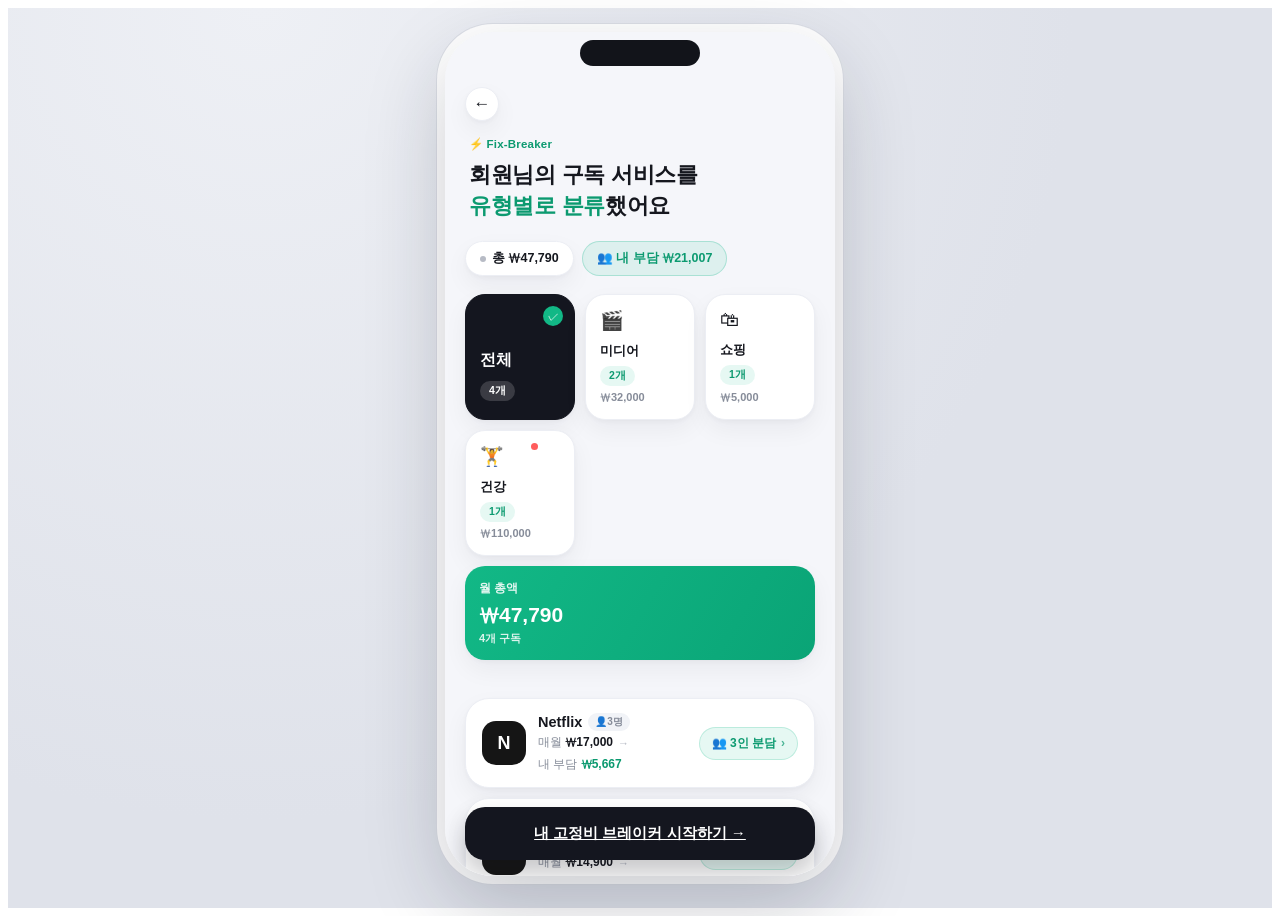
==== banksalad_screen1.html @ 7457c1d2 "commit" ====
<!doctype html>
<html lang="ko">

<head>
	<meta charset="UTF-8">
	<meta name="viewport" content="width=device-width, initial-scale=1.0">
	<title>Fix-Breaker · 화면1 온보딩</title>
	<link rel="stylesheet" href="style.css">
</head>

<body>
	<div class="stage">
		<div class="phone" id="phone">
			<div class="notch"></div>
			<div class="stack">
				<!-- ===================== SCREEN 1 ===================== -->
				<div class="screen active" id="s1">
					<!-- <div class="statusbar"><span>9:41</span><span>🔋 100%</span></div> -->
					<div class="screen-scroll">
						<div class="onb-top">
							<div class="back-btn">←</div>
							<!-- <div class="page-indicator">1 / 3</div> -->
							<div class="onb-spacer"></div>
						</div>
						<!-- <div class="onb-progress-track">
							<div class="onb-progress-fill" style="width:33%"></div>
						</div> -->
						<div class="head">
							<div class="mini-brand">⚡ Fix-Breaker</div>
							<h1>회원님의 구독 서비스를<br><span class="accent">유형별로 분류</span>했어요</h1>
						</div>
						<div class="pill-row">
							<div class="pill-outline"><span class="dot"></span>총 ₩47,790</div>
							<div class="pill-mint">👥 내 부담 ₩21,007</div>
						</div>
						<div class="bento">
							<div class="bento-tile tile-all on" data-filter="all">
								<div class="check">✓</div>
								<div class="t-label">전체</div>
								<div class="t-count-pill dark">4개</div>
							</div>
							<div class="bento-tile" data-filter="media">
								<div class="check">✓</div>
								<div class="t-icon">🎬</div>
								<div class="t-label">미디어</div>
								<div class="t-count-pill">2개</div>
								<div class="t-sub">₩32,000</div>
							</div>
							<div class="bento-tile" data-filter="shopping">
								<div class="check">✓</div>
								<div class="t-icon">🛍</div>
								<div class="t-label">쇼핑</div>
								<div class="t-count-pill">1개</div>
								<div class="t-sub">₩5,000</div>
							</div>
							<div class="bento-tile" data-filter="etc">
								<div class="check">✓</div>
								<div class="dot-alert"></div>
								<div class="t-icon">🏋️</div>
								<div class="t-label">건강</div>
								<div class="t-count-pill">1개</div>
								<div class="t-sub">₩110,000</div>
							</div>
							<div class="bento-tile tile-total">
								<div class="t-total-label">월 총액</div>
								<div class="t-total-val">₩47,790</div>
								<div class="t-total-sub">4개 구독</div>
							</div>
						</div>
						<div class="sync-list" id="syncList">
							<div class="sync-card" data-category="media" data-price="17000">
								<div class="logo netflix">N</div>
								<div class="sinfo">
									<div class="sname-row"><span class="sname">Netflix</span><span class="ppl-tag">👤3명</span></div>
									<div class="pay-compare"><span>매월 <b>₩17,000</b></span><span class="arrow-mini">→</span><span>내 부담 <b
												class="share">₩5,667</b></span></div>
								</div>
								<div class="sactions">
									<div class="chip" onclick="toggleSplitTrack(this)">👥 3인 분담<span class="cchev">›</span></div>
								</div>
								<div class="split-track">
									<div class="lbl">몇 명과 나누어 내시나요?</div>
									<input type="range" min="1" max="4" value="3" oninput="onbSplitUpdate(this)">
									<div class="out">3인 분담 · 5,667원</div>
									<div class="direct-row">
										<span class="direct-lbl">직접 입력</span>
										<div class="direct-input-wrap"><span class="won">₩</span><input type="number" class="direct-input"
												placeholder="0" oninput="onbDirectInput(this)"></div>
									</div>
								</div>
							</div>
							<div class="sync-card" data-category="media" data-price="14900">
								<div class="logo youtube">▶</div>
								<div class="sinfo">
									<div class="sname-row"><span class="sname">유튜브 프리미엄</span><span class="ppl-tag">👤2명</span></div>
									<div class="pay-compare"><span>매월 <b>₩14,900</b></span><span class="arrow-mini">→</span><span>내 부담 <b
												class="share">₩7,450</b></span></div>
								</div>
								<div class="sactions">
									<div class="chip" onclick="toggleSplitTrack(this)">👥 2인 분담<span class="cchev">›</span></div>
								</div>
								<div class="split-track">
									<div class="lbl">몇 명과 나누어 내시나요?</div>
									<input type="range" min="1" max="4" value="2" oninput="onbSplitUpdate(this)">
									<div class="out">2인 분담 · 7,450원</div>
									<div class="direct-row">
										<span class="direct-lbl">직접 입력</span>
										<div class="direct-input-wrap"><span class="won">₩</span><input type="number" class="direct-input"
												placeholder="0" oninput="onbDirectInput(this)"></div>
									</div>
								</div>
							</div>
							<div class="sync-card" data-category="shopping" data-price="7890">
								<div class="logo coupang">C</div>
								<div class="sinfo">
									<div class="sname-row"><span class="sname">쿠팡 와우</span><span class="ppl-tag">👤1명</span></div>
									<div class="pay-compare"><span>매월 <b>₩7,890</b></span><span class="arrow-mini">→</span><span>내 부담 <b
												class="share">₩7,890</b></span></div>
								</div>
								<div class="sactions">
									<div class="chip" onclick="toggleSplitTrack(this)">혼자 결제<span class="cchev">›</span></div>
								</div>
								<div class="split-track">
									<div class="lbl">몇 명과 나누어 내시나요?</div>
									<input type="range" min="1" max="4" value="1" oninput="onbSplitUpdate(this)">
									<div class="ut">1인 분담 · 7,890원</div>
									<div class="direct-row">
										<span class="direct-lbl">직접 입력</span>
										<div class="direct-input-wrap"><span class="won">₩</span><input type="number" class="direct-input"
												placeholder="0" oninput="onbDirectInput(this)"></div>
									</div>
								</div>
							</div>
							<div class="sync-card" id="gymCard" data-category="etc" data-price="8000">
								<div class="logo gym">🏋️</div>
								<div class="sinfo">
									<div class="sname">OO 피트니스 1회권</div>
									<div class="sprice">3/2 · ₩8,000 · 일시 결제 의심</div>
								</div>
							</div>
						</div>
						<div class="swipe-hint">← 좌측으로 밀면 제외할 수 있어요</div>
						<div class="pad-bottom"></div>
					</div>
					<a class="fixed-cta" href="banksalad_screen2.html">내 고정비 브레이커 시작하기 →</a>
					<!-- <div class="fixed-cta" onclick="push('s2')">내 고정비 브레이커 시작하기 →</div> -->
				</div>
			</div>
		</div>
	</div>
	<script src="script.js"></script>
</body>

</html>
---- style.css ----
:root {
  --bg-app: #f5f6fa;
  --bg-card: #ffffff;
  --bg-card-2: #f1f3f7;
  --bg-card-3: #e6e9f0;
  --line: #eceef4;
  --mint: #12b886;
  --mint-dim: rgba(18, 184, 134, 0.1);
  --mint-text: #0c9a70;
  --blue: #3d7fff;
  --blue-dim: rgba(61, 127, 255, 0.08);
  --blue-text: #2f66d9;
  --warn: #ff9f43;
  --warn-dim: rgba(255, 159, 67, 0.1);
  --warn-text: #c97315;
  --alert: #ff5c5c;
  --alert-dim: rgba(255, 92, 92, 0.08);
  --alert-text: #e23c3c;
  --navy: #14161f;
  --navy-2: #20232e;
  --text-1: #15171e;
  --text-2: #868c99;
  --text-3: #b7bbc5;
  --radius-card: 24px;
  --radius-chip: 100px;
  --shadow-card: 0 2px 4px rgba(20, 22, 34, 0.03), 0 10px 24px rgba(20, 22, 34, 0.05);
  font-family: -apple-system, BlinkMacSystemFont, 'Pretendard', 'Apple SD Gothic Neo', 'Malgun Gothic', sans-serif;
}
* {
  box-sizing: border-box;
}
.stage {
  display: flex;
  justify-content: center;
  align-items: flex-start;
  padding: 24px 0;
  background: radial-gradient(circle at 20% 0%, #eef0f5 0%, #dfe2ea 60%);
  min-height: 900px;
}
.phone {
  position: relative;
  width: 390px;
  height: 844px;
  background: var(--bg-app);
  border-radius: 48px;
  overflow: hidden;
  box-shadow:
    0 30px 80px rgba(24, 26, 45, 0.22),
    0 0 0 8px #ffffff,
    0 0 0 9px #dcdfe6;
  color: var(--text-1);
}
.notch {
  position: absolute;
  top: 8px;
  left: 50%;
  transform: translateX(-50%);
  width: 120px;
  height: 26px;
  background: #12141a;
  border-radius: 20px;
  z-index: 50;
}
.statusbar {
  height: 47px;
  display: flex;
  align-items: center;
  justify-content: space-between;
  padding: 0 26px;
  font-size: 15px;
  font-weight: 600;
  position: relative;
  z-index: 45;
  color: var(--text-1);
}

.stack {
  position: absolute;
  top: 0;
  left: 0;
  right: 0;
  bottom: 0;
}
.screen {
  position: absolute;
  inset: 0;
  padding-top: 47px;
  transform: translateX(100%);
  transition: transform 0.4s cubic-bezier(0.22, 0.61, 0.36, 1);
  background: var(--bg-app);
}
.screen.active {
  transform: translateX(0);
  z-index: 10;
}
.screen.prevshift {
  transform: translateX(-30%);
  filter: brightness(0.96);
  z-index: 5;
}
.screen-scroll {
  position: absolute;
  top: 47px;
  left: 0;
  right: 0;
  bottom: 0;
  overflow-y: auto;
  -ms-overflow-style: none;
  scrollbar-width: none;
}
.screen-scroll::-webkit-scrollbar {
  display: none;
}

.tabbar {
  position: absolute;
  left: 0;
  right: 0;
  bottom: 0;
  height: 83px;
  background: var(--bg-card);
  border-top: 1px solid var(--line);
  display: flex;
  padding-top: 10px;
  z-index: 20;
}
.tabitem {
  flex: 1;
  display: flex;
  flex-direction: column;
  align-items: center;
  gap: 6px;
  font-size: 10px;
  color: var(--text-3);
  font-weight: 600;
}
.tabitem.active {
  color: var(--mint-text);
}
.tabdot {
  width: 22px;
  height: 22px;
  border-radius: 8px;
  background: currentColor;
  opacity: 0.18;
}
.tabitem.active .tabdot {
  opacity: 1;
  background: var(--mint);
}

/* generic */
.topbar {
  display: flex;
  align-items: center;
  gap: 14px;
  padding: 14px 20px 4px;
}
.back-btn {
  width: 34px;
  height: 34px;
  border-radius: 50%;
  background: var(--bg-card);
  box-shadow: var(--shadow-card);
  display: flex;
  align-items: center;
  justify-content: center;
  font-size: 17px;
  cursor: pointer;
  border: 1px solid var(--line);
  flex-shrink: 0;
}
.topbar h2 {
  font-size: 15px;
  margin: 0;
  font-weight: 800;
}
.fixed-cta {
  position: absolute;
  left: 20px;
  right: 20px;
  bottom: 16px;
  background: var(--navy);
  color: #fff;
  text-align: center;
  padding: 17px;
  border-radius: 20px;
  font-weight: 800;
  font-size: 15px;
  cursor: pointer;
  box-shadow: 0 14px 26px rgba(20, 22, 31, 0.24);
  z-index: 15;
}
.pad-bottom {
  height: 110px;
}

/* ========== SCREEN 1: 온보딩 & 소비 패턴 싱크 ========== */
.brand-row {
  display: flex;
  align-items: center;
  gap: 6px;
}
.brand-row .b-ico {
  width: 20px;
  height: 20px;
  border-radius: 6px;
  background: var(--navy);
  color: var(--mint);
  display: flex;
  align-items: center;
  justify-content: center;
  font-size: 11px;
  flex-shrink: 0;
}
.brand-row .b-text {
  font-size: 12.5px;
  font-weight: 800;
  color: var(--navy);
  letter-spacing: 0.1px;
}
.brand-row .b-sub {
  font-size: 11px;
  font-weight: 600;
  color: var(--text-3);
  margin-left: 2px;
}
.brand-row.standalone {
  padding: 10px 20px 2px;
}

.direct-row {
  display: flex;
  align-items: center;
  justify-content: space-between;
  margin-top: 10px;
  gap: 10px;
}
.direct-lbl {
  font-size: 11.5px;
  color: var(--text-2);
  font-weight: 700;
  white-space: nowrap;
}
.direct-input-wrap {
  display: flex;
  align-items: center;
  gap: 3px;
  background: var(--bg-card);
  border: 1px solid var(--line);
  border-radius: 10px;
  padding: 7px 10px;
  flex-shrink: 0;
}
.direct-input-wrap .won {
  font-size: 12.5px;
  color: var(--text-2);
  font-weight: 700;
}
.direct-input {
  border: none;
  background: transparent;
  outline: none;
  width: 88px;
  text-align: right;
  font-size: 13px;
  font-weight: 800;
  color: var(--text-1);
  font-family: inherit;
}
.direct-input::-webkit-outer-spin-button,
.direct-input::-webkit-inner-spin-button {
  -webkit-appearance: none;
  margin: 0;
}
.direct-input {
  -moz-appearance: textfield;
}
.direct-input-wrap.full {
  width: 100%;
  padding: 13px 14px;
  border-radius: 14px;
}
.direct-input-wrap.full .direct-input {
  flex: 1;
  width: auto;
  text-align: left;
  font-size: 16px;
}
.direct-hint {
  font-size: 10.5px;
  color: var(--text-3);
  margin-top: 6px;
}

#s1 .onb-top {
  display: flex;
  align-items: center;
  justify-content: space-between;
  padding: 8px 20px 0;
}
.page-indicator {
  font-size: 12.5px;
  font-weight: 700;
  color: var(--text-2);
}
.onb-spacer {
  width: 34px;
  flex-shrink: 0;
}
.onb-progress-track {
  height: 3px;
  background: var(--bg-card-3);
  margin: 10px 20px 16px;
  border-radius: 3px;
  overflow: hidden;
}
.onb-progress-fill {
  height: 100%;
  background: var(--mint);
  border-radius: 3px;
  transition: width 0.6s ease;
}
.mini-brand {
  font-size: 11.5px;
  font-weight: 800;
  color: var(--mint-text);
  margin-bottom: 8px;
  letter-spacing: 0.2px;
}

.pill-row {
  display: flex;
  gap: 8px;
  padding: 0 20px 16px;
  flex-wrap: wrap;
}
.pill-outline {
  display: inline-flex;
  align-items: center;
  gap: 6px;
  background: var(--bg-card);
  border: 1px solid var(--line);
  color: var(--text-1);
  font-size: 12.5px;
  font-weight: 700;
  padding: 8px 14px;
  border-radius: 100px;
  box-shadow: var(--shadow-card);
}
.pill-outline .dot {
  width: 6px;
  height: 6px;
  border-radius: 50%;
  background: var(--text-3);
}
.pill-mint {
  display: inline-flex;
  align-items: center;
  gap: 6px;
  background: var(--mint-dim);
  border: 1px solid rgba(18, 184, 134, 0.25);
  color: var(--mint-text);
  font-size: 12.5px;
  font-weight: 800;
  padding: 8px 14px;
  border-radius: 100px;
}

.bento {
  display: grid;
  grid-template-columns: 1fr 1fr 1fr;
  gap: 10px;
  padding: 2px 20px 20px;
}
.bento-tile {
  position: relative;
  background: var(--bg-card);
  border: 1px solid var(--line);
  border-radius: 20px;
  box-shadow: var(--shadow-card);
  padding: 14px;
  display: flex;
  flex-direction: column;
  cursor: pointer;
  transition:
    background 0.2s,
    border-color 0.2s;
}
.bento-tile .check {
  display: none;
  position: absolute;
  top: 11px;
  right: 11px;
  width: 20px;
  height: 20px;
  border-radius: 50%;
  background: var(--mint);
  color: #fff;
  align-items: center;
  justify-content: center;
  font-size: 11px;
}
.bento-tile.on .check {
  display: flex;
}
.bento-tile.on {
  background: var(--navy);
  border-color: var(--navy);
}
.bento-tile.on .t-label {
  color: #fff;
}
.bento-tile.on .t-count-pill {
  background: rgba(255, 255, 255, 0.16);
  color: #fff;
}
.bento-tile.on .t-sub {
  color: rgba(255, 255, 255, 0.72);
}
.tile-all {
  /* grid-row: span 3; */
  justify-content: flex-end;
}
.tile-all .t-label {
  font-size: 15.5px;
  margin-bottom: 10px;
}
.t-icon {
  font-size: 19px;
  margin-bottom: 10px;
}
.t-label {
  font-size: 13px;
  font-weight: 800;
  color: var(--text-1);
  margin-bottom: 6px;
}
.t-count-pill {
  display: inline-block;
  align-self: flex-start;
  font-size: 10.5px;
  font-weight: 800;
  padding: 3px 9px;
  border-radius: 100px;
  background: var(--mint-dim);
  color: var(--mint-text);
  margin-bottom: 4px;
}
.t-count-pill.dark {
  background: rgba(255, 255, 255, 0.14);
  color: #fff;
}
.t-sub {
  font-size: 11px;
  color: var(--text-2);
  font-weight: 700;
  margin-top: auto;
}
.dot-alert {
  position: absolute;
  top: 12px;
  right: 36px;
  width: 7px;
  height: 7px;
  border-radius: 50%;
  background: var(--alert);
}
.tile-total {
  grid-column: 1 / -1;
  background: linear-gradient(120deg, var(--mint), #0aa476);
  border: none;
  color: #fff;
  cursor: default;
}
.tile-total .t-total-label {
  font-size: 12px;
  font-weight: 700;
  opacity: 0.88;
  margin-bottom: 4px;
}
.tile-total .t-total-val {
  font-size: 21px;
  font-weight: 800;
  margin-bottom: 2px;
}
.tile-total .t-total-sub {
  font-size: 11px;
  opacity: 0.85;
  font-weight: 700;
}

.sname-row {
  display: flex;
  align-items: center;
  gap: 6px;
  margin-bottom: 3px;
}
.sname-row .sname {
  font-size: 14.5px;
  font-weight: 800;
  color: var(--text-1);
}
.ppl-tag {
  font-size: 10px;
  font-weight: 700;
  color: var(--text-2);
  background: var(--bg-card-2);
  padding: 2px 7px;
  border-radius: 100px;
}
.pay-compare {
  font-size: 12px;
  color: var(--text-2);
  display: flex;
  align-items: center;
  gap: 5px;
  flex-wrap: wrap;
}
.pay-compare b {
  color: var(--text-1);
  font-weight: 800;
}
.pay-compare b.share {
  color: var(--mint-text);
}
.arrow-mini {
  color: var(--text-3);
  font-size: 11px;
}
#s1 .head {
  padding: 16px 24px 6px;
}
#s1 .head h1 {
  font-size: 22px;
  line-height: 1.42;
  margin: 0 0 14px;
  font-weight: 800;
  color: var(--text-1);
  letter-spacing: -0.3px;
}
#s1 .head h1 .name {
  color: var(--text-1);
}
#s1 .head h1 .accent {
  color: var(--mint-text);
}

.summary-pill {
  display: inline-flex;
  align-items: center;
  gap: 8px;
  background: var(--mint-dim);
  border: 1px solid rgba(18, 184, 134, 0.22);
  color: var(--mint-text);
  font-size: 13px;
  font-weight: 700;
  padding: 9px 16px;
  border-radius: var(--radius-chip);
  margin: 2px 24px 16px;
}
.summary-pill .dot {
  width: 7px;
  height: 7px;
  border-radius: 50%;
  background: var(--mint);
  flex-shrink: 0;
}

.cat-tabs {
  display: flex;
  gap: 8px;
  padding: 0 24px 16px;
  overflow-x: auto;
  -ms-overflow-style: none;
  scrollbar-width: none;
}
.cat-tabs::-webkit-scrollbar {
  display: none;
}
.cat-tab {
  flex-shrink: 0;
  font-size: 13px;
  font-weight: 700;
  color: var(--text-2);
  padding: 8px 14px;
  border-radius: var(--radius-chip);
  background: var(--bg-card-2);
  white-space: nowrap;
  cursor: pointer;
  transition: all 0.2s;
}
.cat-tab.on {
  background: var(--navy);
  color: #fff;
}

.progress-track {
  height: 6px;
  border-radius: 6px;
  background: var(--bg-card-3);
  overflow: hidden;
  margin: 0 24px;
  width: calc(100% - 48px);
}
.progress-fill {
  height: 100%;
  width: 38%;
  background: linear-gradient(90deg, var(--blue), var(--mint));
  border-radius: 6px;
  transition: width 1.2s ease;
}
.progress-note {
  margin: 8px 24px 0;
  font-size: 12px;
  color: var(--text-2);
}

.sync-list {
  padding: 18px 20px 0;
  display: flex;
  flex-direction: column;
  gap: 10px;
}
.sync-card {
  position: relative;
  background: var(--bg-card);
  border: 1px solid var(--line);
  border-radius: var(--radius-card);
  box-shadow: var(--shadow-card);
  padding: 14px 16px;
  display: flex;
  align-items: center;
  gap: 12px;
  overflow: hidden;
  flex-wrap: wrap;
  transition:
    transform 0.35s ease,
    opacity 0.35s ease,
    max-height 0.35s ease,
    margin 0.35s ease,
    padding 0.35s ease;
  touch-action: pan-y;
}
.sync-card.dragging {
  transition: none;
}
.sync-card.removed {
  transform: translateX(-120%);
  opacity: 0;
  max-height: 0;
  margin: 0;
  padding-top: 0;
  padding-bottom: 0;
  border-width: 0;
  box-shadow: none;
}
.logo {
  width: 44px;
  height: 44px;
  border-radius: 14px;
  display: flex;
  align-items: center;
  justify-content: center;
  font-size: 18px;
  flex-shrink: 0;
  font-weight: 800;
}
.logo.netflix {
  background: #151515;
  color: #fff;
}
.logo.coupang {
  background: #eaf1ff;
  color: #2f66d9;
}
.logo.youtube {
  background: #151515;
  color: #fff;
}
.logo.gym {
  background: #e9fbf1;
  color: #19a972;
}
.sinfo {
  flex: 1;
  min-width: 0;
}
.sname {
  font-size: 14.5px;
  font-weight: 700;
  color: var(--text-1);
}
.sprice {
  font-size: 12.5px;
  color: var(--text-2);
  margin-top: 2px;
}
.sactions {
  display: flex;
  align-items: center;
  gap: 6px;
  flex-shrink: 0;
}
.chip {
  font-size: 12px;
  font-weight: 700;
  color: var(--mint-text);
  background: var(--mint-dim);
  border: 1px solid rgba(18, 184, 134, 0.2);
  padding: 7px 12px;
  border-radius: var(--radius-chip);
  white-space: nowrap;
  cursor: pointer;
  display: flex;
  align-items: center;
  gap: 4px;
}
.chip .cico {
  font-size: 11px;
}
.chip .cchev {
  font-size: 12px;
  margin-left: 1px;
  opacity: 0.7;
}
.split-track {
  margin-top: 12px;
  padding-top: 12px;
  border-top: 1px dashed var(--line);
  display: none;
  width: 100%;
}
.split-track.show {
  display: block;
}
.split-track .lbl {
  font-size: 11.5px;
  color: var(--text-2);
  margin-bottom: 8px;
}
.split-track input[type='range'] {
  width: 100%;
}
.split-track .out {
  text-align: right;
  font-size: 12.5px;
  font-weight: 800;
  color: var(--mint-text);
  margin-top: 4px;
}
.swipe-hint {
  text-align: center;
  color: var(--text-3);
  font-size: 11.5px;
  margin-top: 14px;
  padding: 0 24px;
}

/* ========== SCREEN 2: 메인 대시보드 ========== */
#s2 .override-anchor {
  text-align: center;
  font-size: 11.5px;
  color: var(--text-2);
  padding: 6px 20px 0;
  text-decoration: underline;
  text-underline-offset: 2px;
  cursor: pointer;
}
.gauge-wrap {
  display: flex;
  flex-direction: column;
  align-items: center;
  padding: 6px 20px 18px;
}
.gauge-svg {
  width: 184px;
  height: 184px;
}
.gauge-track {
  fill: none;
  stroke: var(--bg-card-3);
  stroke-width: 14;
}
.gauge-value {
  fill: none;
  stroke: var(--warn);
  stroke-width: 14;
  stroke-linecap: round;
  transition: stroke 0.6s ease;
}
.gauge-center {
  position: relative;
  margin-top: -136px;
  text-align: center;
}
.gauge-score {
  font-size: 40px;
  font-weight: 800;
  letter-spacing: -1px;
  color: var(--text-1);
}
.gauge-label {
  font-size: 13px;
  font-weight: 700;
  color: var(--warn-text);
  margin-top: 2px;
}
.waste-line {
  margin-top: 12px;
  font-size: 15px;
  font-weight: 700;
  color: var(--text-1);
}
.waste-line b {
  color: var(--alert-text);
  font-weight: 800;
}

.list-header {
  display: flex;
  align-items: center;
  justify-content: space-between;
  padding: 4px 20px 10px;
}
.list-header h3 {
  font-size: 15px;
  font-weight: 800;
  margin: 0;
  color: var(--text-1);
}
.sync-btn {
  width: 32px;
  height: 32px;
  border-radius: 50%;
  background: var(--bg-card);
  box-shadow: var(--shadow-card);
  display: flex;
  align-items: center;
  justify-content: center;
  color: var(--text-2);
  font-size: 15px;
  cursor: pointer;
  border: 1px solid var(--line);
}
.sub-list {
  padding: 0 20px;
  display: flex;
  flex-direction: column;
  gap: 10px;
}
.sub-card {
  background: var(--bg-card);
  border: 1px solid var(--line);
  border-radius: var(--radius-card);
  box-shadow: var(--shadow-card);
  padding: 14px 16px;
  cursor: pointer;
}
.sub-card.flagged {
  border-color: rgba(255, 159, 67, 0.35);
  background: linear-gradient(180deg, rgba(255, 159, 67, 0.05), var(--bg-card));
}
.sub-row {
  display: flex;
  align-items: center;
  gap: 12px;
}
.badge {
  font-size: 10.5px;
  font-weight: 800;
  color: var(--warn-text);
  background: var(--warn-dim);
  padding: 3px 8px;
  border-radius: 100px;
  margin-left: 6px;
}
.chev {
  color: var(--text-3);
  font-size: 16px;
  margin-left: 4px;
}
.warn-note {
  margin-top: 10px;
  font-size: 11.5px;
  color: var(--alert-text);
  background: var(--alert-dim);
  border-radius: 10px;
  padding: 6px 10px;
  display: inline-block;
}

.cross-banner {
  margin: 18px 20px 8px;
  background: linear-gradient(180deg, #f0fbf7, var(--bg-card));
  border: 1px solid rgba(18, 184, 134, 0.25);
  box-shadow: var(--shadow-card);
  border-radius: var(--radius-card);
  padding: 16px;
  display: flex;
  align-items: center;
  gap: 10px;
  cursor: pointer;
}
.cross-banner p {
  margin: 0;
  font-size: 13.5px;
  line-height: 1.5;
  font-weight: 600;
  flex: 1;
  color: var(--text-1);
}
.cross-banner .arrow {
  color: var(--mint-text);
  font-size: 20px;
  font-weight: 800;
}

/* ========== BOTTOM SHEET: 화면3 ========== */
.overlay-dim {
  position: absolute;
  inset: 0;
  background: rgba(20, 22, 32, 0.35);
  display: flex;
  align-items: flex-end;
  justify-content: center;
  opacity: 0;
  pointer-events: none;
  transition: opacity 0.25s;
  z-index: 40;
}
.overlay-dim.show {
  opacity: 1;
  pointer-events: auto;
}
.sheet {
  width: 100%;
  max-height: 82%;
  overflow-y: auto;
  background: var(--bg-card);
  border-radius: 28px 28px 0 0;
  padding: 20px 22px 26px;
  transform: translateY(100%);
  transition: transform 0.38s cubic-bezier(0.22, 0.61, 0.36, 1);
  box-shadow: 0 -12px 40px rgba(24, 26, 45, 0.14);
}
.overlay-dim.show .sheet {
  transform: translateY(0);
}
.sheet-handle {
  width: 36px;
  height: 4px;
  border-radius: 4px;
  background: var(--bg-card-3);
  margin: 0 auto 16px;
}
.sheet-brand {
  display: flex;
  align-items: center;
  gap: 12px;
  margin-bottom: 18px;
}
.sheet-brand .meta .nm {
  font-size: 16px;
  font-weight: 800;
  color: var(--text-1);
}
.sheet-brand .meta .pay {
  font-size: 12.5px;
  color: var(--text-2);
  margin-top: 2px;
}
.form-block {
  background: var(--bg-card-2);
  border-radius: 18px;
  padding: 16px;
  margin-bottom: 12px;
}
.form-row {
  display: flex;
  align-items: center;
  justify-content: space-between;
}
.form-row .flbl {
  font-size: 13.5px;
  font-weight: 700;
  color: var(--text-1);
}
.toggle {
  width: 40px;
  height: 24px;
  border-radius: 100px;
  background: var(--bg-card-3);
  border: 1px solid var(--line);
  position: relative;
  flex-shrink: 0;
  cursor: pointer;
}
.toggle::after {
  content: '';
  position: absolute;
  top: 2px;
  left: 2px;
  width: 18px;
  height: 18px;
  border-radius: 50%;
  background: #fff;
  box-shadow: 0 1px 3px rgba(0, 0, 0, 0.2);
  transition: all 0.2s;
}
.toggle.on {
  background: var(--mint-dim);
  border-color: rgba(18, 184, 134, 0.35);
}
.toggle.on::after {
  left: 18px;
  background: var(--mint);
}
.split-body {
  display: none;
  margin-top: 14px;
  padding-top: 14px;
  border-top: 1px dashed var(--line);
}
.split-body.show {
  display: block;
}
.count-result {
  text-align: center;
  margin-top: 10px;
  font-size: 18px;
  font-weight: 800;
  color: var(--mint-text);
}
.select-row {
  display: flex;
  align-items: center;
  justify-content: space-between;
  margin-top: 12px;
  padding-top: 12px;
  border-top: 1px solid var(--line);
}
select {
  background: var(--bg-card);
  color: var(--text-1);
  border: 1px solid var(--line);
  border-radius: 10px;
  padding: 8px 10px;
  font-size: 13px;
  font-weight: 700;
}
.split-cta-row {
  display: flex;
  gap: 10px;
  margin-top: 6px;
}
.btn {
  flex: 1;
  text-align: center;
  padding: 14px;
  border-radius: 16px;
  font-weight: 800;
  font-size: 14px;
  cursor: pointer;
}
.btn.primary {
  background: var(--navy);
  color: #fff;
}
.btn.ghost {
  background: var(--bg-card-2);
  color: var(--text-1);
  border: 1px solid var(--line);
}
.btn.danger-ghost {
  background: var(--alert-dim);
  color: var(--alert-text);
  border: 1px solid rgba(255, 92, 92, 0.25);
}

/* ========== SCREEN 4: 스마트 해지 가이드 ========== */
.cancel-hero {
  padding: 14px 20px 6px;
}
.cancel-hero h2 {
  font-size: 18px;
  font-weight: 800;
  margin: 0 0 4px;
  color: var(--text-1);
}
.cancel-hero p {
  font-size: 12.5px;
  color: var(--text-2);
  margin: 0;
}
.timeline {
  display: flex;
  align-items: center;
  padding: 22px 18px 8px;
}
.tl-step {
  flex: 1;
  display: flex;
  flex-direction: column;
  align-items: center;
  text-align: center;
}
.tl-dot {
  width: 34px;
  height: 34px;
  border-radius: 50%;
  background: var(--bg-card);
  border: 2px solid var(--line);
  display: flex;
  align-items: center;
  justify-content: center;
  font-size: 14px;
  font-weight: 800;
  color: var(--text-2);
  box-shadow: var(--shadow-card);
}
.tl-step.done .tl-dot {
  background: var(--mint);
  border-color: var(--mint);
  color: #fff;
}
.tl-label {
  font-size: 11px;
  margin-top: 8px;
  color: var(--text-2);
  font-weight: 700;
  line-height: 1.3;
}
.tl-line {
  flex: 0.6;
  height: 2px;
  background: var(--line);
  margin-bottom: 26px;
}

.outlink-card {
  margin: 18px 20px;
  background: var(--bg-card);
  border: 1px solid var(--line);
  box-shadow: var(--shadow-card);
  border-radius: var(--radius-card);
  padding: 20px;
  text-align: center;
}
.outlink-card .svc {
  font-size: 14px;
  color: var(--text-2);
  margin-bottom: 6px;
}
.outlink-card .big-btn {
  margin-top: 14px;
  background: var(--blue);
  color: #fff;
  padding: 15px;
  border-radius: 16px;
  font-weight: 800;
  font-size: 14.5px;
  cursor: pointer;
}
.clip-row {
  margin-top: 14px;
  display: flex;
  align-items: center;
  justify-content: space-between;
  background: var(--bg-card-2);
  border-radius: 14px;
  padding: 10px 12px;
}
.clip-row span {
  font-size: 13px;
  font-weight: 700;
  color: var(--text-1);
}
.clip-btn {
  font-size: 11.5px;
  font-weight: 800;
  color: var(--mint-text);
  background: var(--mint-dim);
  padding: 6px 10px;
  border-radius: 100px;
  cursor: pointer;
}

.confirm-block {
  margin: 8px 20px;
  background: var(--bg-card);
  border: 1px solid var(--line);
  box-shadow: var(--shadow-card);
  border-radius: var(--radius-card);
  padding: 18px;
  text-align: center;
}
.confirm-block p {
  font-size: 13.5px;
  font-weight: 700;
  margin: 0 0 12px;
  color: var(--text-1);
}
.done-btn {
  background: var(--navy);
  color: #fff;
  padding: 15px;
  border-radius: 16px;
  font-weight: 800;
  font-size: 15px;
  cursor: pointer;
}

.confetti-layer {
  position: absolute;
  inset: 0;
  pointer-events: none;
  overflow: hidden;
  z-index: 60;
}
.confetti-piece {
  position: absolute;
  top: -10px;
  width: 8px;
  height: 14px;
  opacity: 0.9;
  border-radius: 2px;
  animation: fall 1.6s ease-in forwards;
}
@keyframes fall {
  to {
    transform: translateY(900px) rotate(540deg);
    opacity: 0;
  }
}

.celebrate-overlay {
  position: absolute;
  inset: 0;
  display: flex;
  align-items: center;
  justify-content: center;
  background: rgba(20, 22, 32, 0.35);
  opacity: 0;
  pointer-events: none;
  transition: opacity 0.25s;
  z-index: 55;
}
.celebrate-overlay.show {
  opacity: 1;
  pointer-events: auto;
}
.celebrate {
  width: 280px;
  background: var(--bg-card);
  border-radius: 26px;
  padding: 30px 24px 24px;
  text-align: center;
  box-shadow: 0 24px 60px rgba(24, 26, 45, 0.25);
  transform: scale(0.85);
  transition: transform 0.3s cubic-bezier(0.34, 1.56, 0.64, 1);
}
.celebrate-overlay.show .celebrate {
  transform: scale(1);
}
.celebrate .emoji {
  font-size: 42px;
  margin-bottom: 8px;
}
.celebrate h4 {
  font-size: 17px;
  margin: 0 0 6px;
  font-weight: 800;
  color: var(--mint-text);
}
.celebrate .stat {
  font-size: 20px;
  font-weight: 800;
  margin: 6px 0 4px;
  color: var(--text-1);
}
.celebrate p.sub {
  font-size: 12.5px;
  color: var(--text-2);
  margin: 0 0 18px;
}
.celebrate .close-btn {
  background: var(--navy);
  color: #fff;
  padding: 13px;
  border-radius: 14px;
  font-weight: 800;
  font-size: 14px;
  cursor: pointer;
}

/* ========== SCREEN 5: 고정비 절감 솔루션 ========== */
.hero-compare {
  margin: 14px 20px 0;
  background: var(--bg-card);
  border: 1px solid var(--line);
  box-shadow: var(--shadow-card);
  border-radius: var(--radius-card);
  padding: 20px;
}
.hero-compare .row {
  display: flex;
  align-items: center;
  justify-content: space-between;
}
.hero-compare .from {
  text-align: center;
}
.hero-compare .from .lbl {
  font-size: 11px;
  color: var(--text-2);
  margin-bottom: 4px;
}
.hero-compare .from .val {
  font-size: 16px;
  font-weight: 800;
  color: var(--alert-text);
  text-decoration: line-through;
  text-decoration-color: rgba(226, 60, 60, 0.4);
}
.hero-compare .to .val {
  font-size: 19px;
  font-weight: 800;
  color: var(--mint-text);
}
.hero-compare .arrow-mid {
  font-size: 20px;
  color: var(--text-3);
}
.save-strip {
  margin-top: 14px;
  text-align: center;
  background: var(--mint-dim);
  border: 1px solid rgba(18, 184, 134, 0.25);
  border-radius: 14px;
  padding: 10px;
  font-size: 13.5px;
  font-weight: 800;
  color: var(--mint-text);
}

.match-section {
  padding: 20px 20px 4px;
}
.match-section h3 {
  font-size: 14.5px;
  font-weight: 800;
  margin: 0 0 4px;
  color: var(--text-1);
}
.match-section .sub {
  font-size: 12px;
  color: var(--text-2);
  margin: 0 0 14px;
}
.match-rate-box {
  display: flex;
  align-items: center;
  gap: 16px;
  background: var(--bg-card);
  border: 1px solid var(--line);
  box-shadow: var(--shadow-card);
  border-radius: var(--radius-card);
  padding: 16px;
  margin-bottom: 14px;
}
.dotgrid {
  display: grid;
  grid-template-columns: repeat(10, 6px);
  grid-gap: 3px;
  width: 87px;
  flex-shrink: 0;
}
.dot {
  width: 6px;
  height: 6px;
  border-radius: 50%;
  background: var(--bg-card-3);
}
.dot.filled {
  background: var(--mint);
}
.match-rate-box .rtxt {
  flex: 1;
}
.match-rate-box .rtxt .pct {
  font-size: 24px;
  font-weight: 800;
  color: var(--mint-text);
}
.match-rate-box .rtxt .desc {
  font-size: 12px;
  color: var(--text-2);
  margin-top: 2px;
}

.match-table {
  display: flex;
  flex-direction: column;
  gap: 8px;
}
.match-row {
  display: flex;
  align-items: center;
  gap: 10px;
  background: var(--bg-card);
  border: 1px solid var(--line);
  box-shadow: var(--shadow-card);
  border-radius: 16px;
  padding: 11px 14px;
}
.match-row .logo {
  width: 34px;
  height: 34px;
  border-radius: 11px;
  font-size: 14px;
}
.match-row .mname {
  font-size: 13px;
  font-weight: 700;
  flex: 1;
  color: var(--text-1);
}
.match-row .link-ico {
  color: var(--text-3);
  font-size: 13px;
}
.match-row .mbenefit {
  font-size: 12px;
  font-weight: 800;
  color: var(--mint-text);
  text-align: right;
}

.float-save {
  position: absolute;
  right: 16px;
  bottom: 100px;
  background: var(--bg-card);
  border: 1px solid rgba(18, 184, 134, 0.3);
  border-radius: 14px;
  padding: 10px 12px;
  font-size: 11.5px;
  font-weight: 800;
  color: var(--mint-text);
  box-shadow: 0 10px 24px rgba(24, 26, 45, 0.14);
  z-index: 18;
  opacity: 0;
  transform: translateY(8px);
  transition: all 0.25s;
}
.float-save.show {
  opacity: 1;
  transform: translateY(0);
}

.hint {
  text-align: center;
  color: var(--text-3);
  font-size: 11.5px;
  margin-top: 16px;
  padding: 0 24px 4px;
  line-height: 1.6;
}
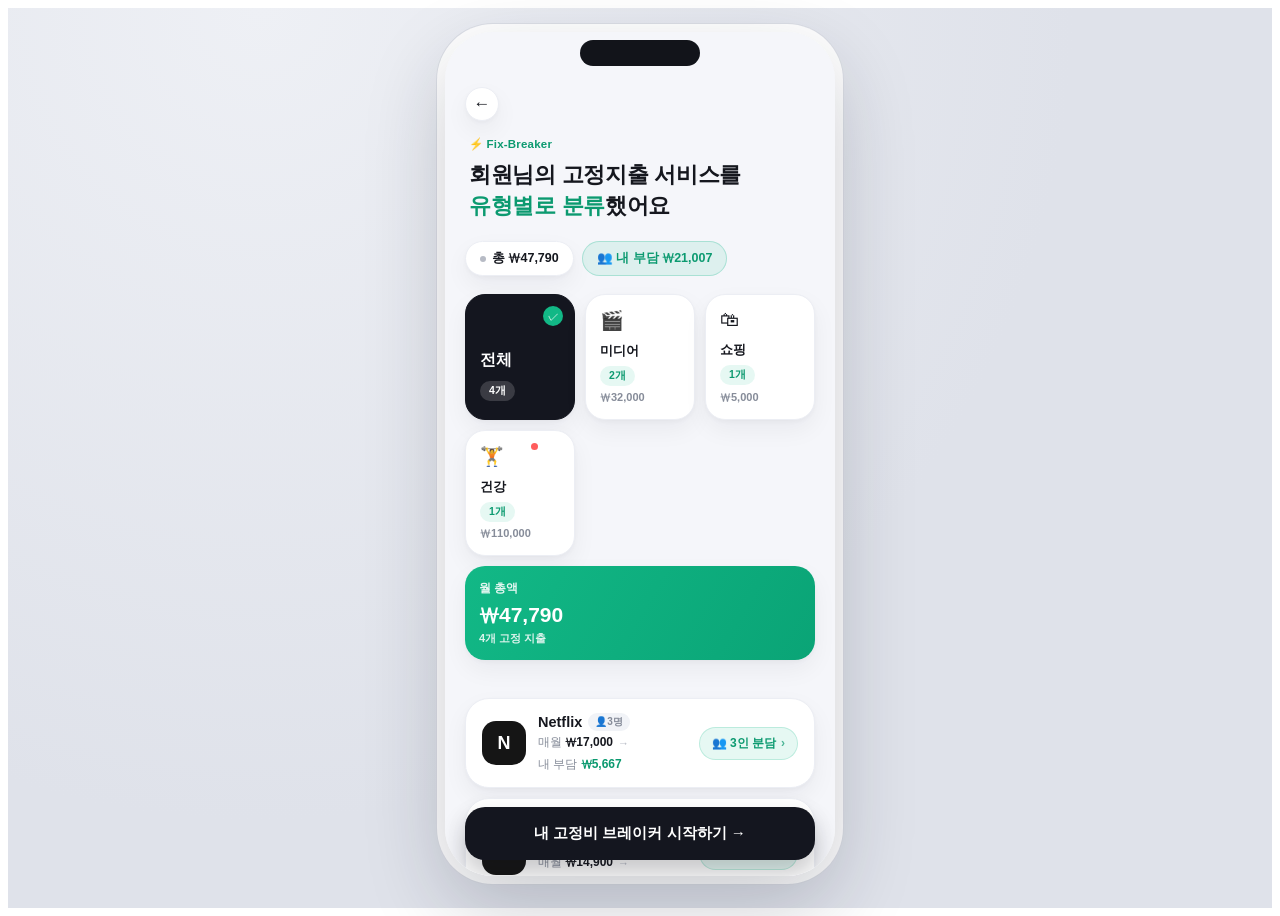
==== commit 08b6307b: "변경사항 COMMIT" ====
--- a/banksalad_screen1.html
+++ b/banksalad_screen1.html
@@ -27,7 +27,7 @@
 						</div> -->
 						<div class="head">
 							<div class="mini-brand">⚡ Fix-Breaker</div>
-							<h1>회원님의 구독 서비스를<br><span class="accent">유형별로 분류</span>했어요</h1>
+							<h1>회원님의 고정지출 서비스를<br><span class="accent">유형별로 분류</span>했어요</h1>
 						</div>
 						<div class="pill-row">
 							<div class="pill-outline"><span class="dot"></span>총 ₩47,790</div>
@@ -64,7 +64,7 @@
 							<div class="bento-tile tile-total">
 								<div class="t-total-label">월 총액</div>
 								<div class="t-total-val">₩47,790</div>
-								<div class="t-total-sub">4개 구독</div>
+								<div class="t-total-sub">4개 고정 지출</div>
 							</div>
 						</div>
 						<div class="sync-list" id="syncList">
@@ -113,17 +113,17 @@
 							<div class="sync-card" data-category="shopping" data-price="7890">
 								<div class="logo coupang">C</div>
 								<div class="sinfo">
-									<div class="sname-row"><span class="sname">쿠팡 와우</span><span class="ppl-tag">👤1명</span></div>
-									<div class="pay-compare"><span>매월 <b>₩7,890</b></span><span class="arrow-mini">→</span><span>내 부담 <b
-												class="share">₩7,890</b></span></div>
+									<div class="sname">쿠팡 와우</div>
+									<div class="sprice">매월 ₩7,890</div>
 								</div>
 								<div class="sactions">
-									<div class="chip" onclick="toggleSplitTrack(this)">혼자 결제<span class="cchev">›</span></div>
+									<div class="chip" onclick="toggleSplitTrack(this)"><span class="cico">👥</span>혼자 결제<span
+											class="cchev">›</span></div>
 								</div>
-								<div class="split-track">
+								<div class="split-track show">
 									<div class="lbl">몇 명과 나누어 내시나요?</div>
 									<input type="range" min="1" max="4" value="1" oninput="onbSplitUpdate(this)">
-									<div class="ut">1인 분담 · 7,890원</div>
+									<div class="out">혼자 결제 · 7,890원</div>
 									<div class="direct-row">
 										<span class="direct-lbl">직접 입력</span>
 										<div class="direct-input-wrap"><span class="won">₩</span><input type="number" class="direct-input"
--- a/style.css
+++ b/style.css
@@ -1,1469 +1 @@
-:root {
-  --bg-app: #f5f6fa;
-  --bg-card: #ffffff;
-  --bg-card-2: #f1f3f7;
-  --bg-card-3: #e6e9f0;
-  --line: #eceef4;
-  --mint: #12b886;
-  --mint-dim: rgba(18, 184, 134, 0.1);
-  --mint-text: #0c9a70;
-  --blue: #3d7fff;
-  --blue-dim: rgba(61, 127, 255, 0.08);
-  --blue-text: #2f66d9;
-  --warn: #ff9f43;
-  --warn-dim: rgba(255, 159, 67, 0.1);
-  --warn-text: #c97315;
-  --alert: #ff5c5c;
-  --alert-dim: rgba(255, 92, 92, 0.08);
-  --alert-text: #e23c3c;
-  --navy: #14161f;
-  --navy-2: #20232e;
-  --text-1: #15171e;
-  --text-2: #868c99;
-  --text-3: #b7bbc5;
-  --radius-card: 24px;
-  --radius-chip: 100px;
-  --shadow-card: 0 2px 4px rgba(20, 22, 34, 0.03), 0 10px 24px rgba(20, 22, 34, 0.05);
-  font-family: -apple-system, BlinkMacSystemFont, 'Pretendard', 'Apple SD Gothic Neo', 'Malgun Gothic', sans-serif;
-}
-* {
-  box-sizing: border-box;
-}
-.stage {
-  display: flex;
-  justify-content: center;
-  align-items: flex-start;
-  padding: 24px 0;
-  background: radial-gradient(circle at 20% 0%, #eef0f5 0%, #dfe2ea 60%);
-  min-height: 900px;
-}
-.phone {
-  position: relative;
-  width: 390px;
-  height: 844px;
-  background: var(--bg-app);
-  border-radius: 48px;
-  overflow: hidden;
-  box-shadow:
-    0 30px 80px rgba(24, 26, 45, 0.22),
-    0 0 0 8px #ffffff,
-    0 0 0 9px #dcdfe6;
-  color: var(--text-1);
-}
-.notch {
-  position: absolute;
-  top: 8px;
-  left: 50%;
-  transform: translateX(-50%);
-  width: 120px;
-  height: 26px;
-  background: #12141a;
-  border-radius: 20px;
-  z-index: 50;
-}
-.statusbar {
-  height: 47px;
-  display: flex;
-  align-items: center;
-  justify-content: space-between;
-  padding: 0 26px;
-  font-size: 15px;
-  font-weight: 600;
-  position: relative;
-  z-index: 45;
-  color: var(--text-1);
-}
-
-.stack {
-  position: absolute;
-  top: 0;
-  left: 0;
-  right: 0;
-  bottom: 0;
-}
-.screen {
-  position: absolute;
-  inset: 0;
-  padding-top: 47px;
-  transform: translateX(100%);
-  transition: transform 0.4s cubic-bezier(0.22, 0.61, 0.36, 1);
-  background: var(--bg-app);
-}
-.screen.active {
-  transform: translateX(0);
-  z-index: 10;
-}
-.screen.prevshift {
-  transform: translateX(-30%);
-  filter: brightness(0.96);
-  z-index: 5;
-}
-.screen-scroll {
-  position: absolute;
-  top: 47px;
-  left: 0;
-  right: 0;
-  bottom: 0;
-  overflow-y: auto;
-  -ms-overflow-style: none;
-  scrollbar-width: none;
-}
-.screen-scroll::-webkit-scrollbar {
-  display: none;
-}
-
-.tabbar {
-  position: absolute;
-  left: 0;
-  right: 0;
-  bottom: 0;
-  height: 83px;
-  background: var(--bg-card);
-  border-top: 1px solid var(--line);
-  display: flex;
-  padding-top: 10px;
-  z-index: 20;
-}
-.tabitem {
-  flex: 1;
-  display: flex;
-  flex-direction: column;
-  align-items: center;
-  gap: 6px;
-  font-size: 10px;
-  color: var(--text-3);
-  font-weight: 600;
-}
-.tabitem.active {
-  color: var(--mint-text);
-}
-.tabdot {
-  width: 22px;
-  height: 22px;
-  border-radius: 8px;
-  background: currentColor;
-  opacity: 0.18;
-}
-.tabitem.active .tabdot {
-  opacity: 1;
-  background: var(--mint);
-}
-
-/* generic */
-.topbar {
-  display: flex;
-  align-items: center;
-  gap: 14px;
-  padding: 14px 20px 4px;
-}
-.back-btn {
-  width: 34px;
-  height: 34px;
-  border-radius: 50%;
-  background: var(--bg-card);
-  box-shadow: var(--shadow-card);
-  display: flex;
-  align-items: center;
-  justify-content: center;
-  font-size: 17px;
-  cursor: pointer;
-  border: 1px solid var(--line);
-  flex-shrink: 0;
-}
-.topbar h2 {
-  font-size: 15px;
-  margin: 0;
-  font-weight: 800;
-}
-.fixed-cta {
-  position: absolute;
-  left: 20px;
-  right: 20px;
-  bottom: 16px;
-  background: var(--navy);
-  color: #fff;
-  text-align: center;
-  padding: 17px;
-  border-radius: 20px;
-  font-weight: 800;
-  font-size: 15px;
-  cursor: pointer;
-  box-shadow: 0 14px 26px rgba(20, 22, 31, 0.24);
-  z-index: 15;
-}
-.pad-bottom {
-  height: 110px;
-}
-
-/* ========== SCREEN 1: 온보딩 & 소비 패턴 싱크 ========== */
-.brand-row {
-  display: flex;
-  align-items: center;
-  gap: 6px;
-}
-.brand-row .b-ico {
-  width: 20px;
-  height: 20px;
-  border-radius: 6px;
-  background: var(--navy);
-  color: var(--mint);
-  display: flex;
-  align-items: center;
-  justify-content: center;
-  font-size: 11px;
-  flex-shrink: 0;
-}
-.brand-row .b-text {
-  font-size: 12.5px;
-  font-weight: 800;
-  color: var(--navy);
-  letter-spacing: 0.1px;
-}
-.brand-row .b-sub {
-  font-size: 11px;
-  font-weight: 600;
-  color: var(--text-3);
-  margin-left: 2px;
-}
-.brand-row.standalone {
-  padding: 10px 20px 2px;
-}
-
-.direct-row {
-  display: flex;
-  align-items: center;
-  justify-content: space-between;
-  margin-top: 10px;
-  gap: 10px;
-}
-.direct-lbl {
-  font-size: 11.5px;
-  color: var(--text-2);
-  font-weight: 700;
-  white-space: nowrap;
-}
-.direct-input-wrap {
-  display: flex;
-  align-items: center;
-  gap: 3px;
-  background: var(--bg-card);
-  border: 1px solid var(--line);
-  border-radius: 10px;
-  padding: 7px 10px;
-  flex-shrink: 0;
-}
-.direct-input-wrap .won {
-  font-size: 12.5px;
-  color: var(--text-2);
-  font-weight: 700;
-}
-.direct-input {
-  border: none;
-  background: transparent;
-  outline: none;
-  width: 88px;
-  text-align: right;
-  font-size: 13px;
-  font-weight: 800;
-  color: var(--text-1);
-  font-family: inherit;
-}
-.direct-input::-webkit-outer-spin-button,
-.direct-input::-webkit-inner-spin-button {
-  -webkit-appearance: none;
-  margin: 0;
-}
-.direct-input {
-  -moz-appearance: textfield;
-}
-.direct-input-wrap.full {
-  width: 100%;
-  padding: 13px 14px;
-  border-radius: 14px;
-}
-.direct-input-wrap.full .direct-input {
-  flex: 1;
-  width: auto;
-  text-align: left;
-  font-size: 16px;
-}
-.direct-hint {
-  font-size: 10.5px;
-  color: var(--text-3);
-  margin-top: 6px;
-}
-
-#s1 .onb-top {
-  display: flex;
-  align-items: center;
-  justify-content: space-between;
-  padding: 8px 20px 0;
-}
-.page-indicator {
-  font-size: 12.5px;
-  font-weight: 700;
-  color: var(--text-2);
-}
-.onb-spacer {
-  width: 34px;
-  flex-shrink: 0;
-}
-.onb-progress-track {
-  height: 3px;
-  background: var(--bg-card-3);
-  margin: 10px 20px 16px;
-  border-radius: 3px;
-  overflow: hidden;
-}
-.onb-progress-fill {
-  height: 100%;
-  background: var(--mint);
-  border-radius: 3px;
-  transition: width 0.6s ease;
-}
-.mini-brand {
-  font-size: 11.5px;
-  font-weight: 800;
-  color: var(--mint-text);
-  margin-bottom: 8px;
-  letter-spacing: 0.2px;
-}
-
-.pill-row {
-  display: flex;
-  gap: 8px;
-  padding: 0 20px 16px;
-  flex-wrap: wrap;
-}
-.pill-outline {
-  display: inline-flex;
-  align-items: center;
-  gap: 6px;
-  background: var(--bg-card);
-  border: 1px solid var(--line);
-  color: var(--text-1);
-  font-size: 12.5px;
-  font-weight: 700;
-  padding: 8px 14px;
-  border-radius: 100px;
-  box-shadow: var(--shadow-card);
-}
-.pill-outline .dot {
-  width: 6px;
-  height: 6px;
-  border-radius: 50%;
-  background: var(--text-3);
-}
-.pill-mint {
-  display: inline-flex;
-  align-items: center;
-  gap: 6px;
-  background: var(--mint-dim);
-  border: 1px solid rgba(18, 184, 134, 0.25);
-  color: var(--mint-text);
-  font-size: 12.5px;
-  font-weight: 800;
-  padding: 8px 14px;
-  border-radius: 100px;
-}
-
-.bento {
-  display: grid;
-  grid-template-columns: 1fr 1fr 1fr;
-  gap: 10px;
-  padding: 2px 20px 20px;
-}
-.bento-tile {
-  position: relative;
-  background: var(--bg-card);
-  border: 1px solid var(--line);
-  border-radius: 20px;
-  box-shadow: var(--shadow-card);
-  padding: 14px;
-  display: flex;
-  flex-direction: column;
-  cursor: pointer;
-  transition:
-    background 0.2s,
-    border-color 0.2s;
-}
-.bento-tile .check {
-  display: none;
-  position: absolute;
-  top: 11px;
-  right: 11px;
-  width: 20px;
-  height: 20px;
-  border-radius: 50%;
-  background: var(--mint);
-  color: #fff;
-  align-items: center;
-  justify-content: center;
-  font-size: 11px;
-}
-.bento-tile.on .check {
-  display: flex;
-}
-.bento-tile.on {
-  background: var(--navy);
-  border-color: var(--navy);
-}
-.bento-tile.on .t-label {
-  color: #fff;
-}
-.bento-tile.on .t-count-pill {
-  background: rgba(255, 255, 255, 0.16);
-  color: #fff;
-}
-.bento-tile.on .t-sub {
-  color: rgba(255, 255, 255, 0.72);
-}
-.tile-all {
-  /* grid-row: span 3; */
-  justify-content: flex-end;
-}
-.tile-all .t-label {
-  font-size: 15.5px;
-  margin-bottom: 10px;
-}
-.t-icon {
-  font-size: 19px;
-  margin-bottom: 10px;
-}
-.t-label {
-  font-size: 13px;
-  font-weight: 800;
-  color: var(--text-1);
-  margin-bottom: 6px;
-}
-.t-count-pill {
-  display: inline-block;
-  align-self: flex-start;
-  font-size: 10.5px;
-  font-weight: 800;
-  padding: 3px 9px;
-  border-radius: 100px;
-  background: var(--mint-dim);
-  color: var(--mint-text);
-  margin-bottom: 4px;
-}
-.t-count-pill.dark {
-  background: rgba(255, 255, 255, 0.14);
-  color: #fff;
-}
-.t-sub {
-  font-size: 11px;
-  color: var(--text-2);
-  font-weight: 700;
-  margin-top: auto;
-}
-.dot-alert {
-  position: absolute;
-  top: 12px;
-  right: 36px;
-  width: 7px;
-  height: 7px;
-  border-radius: 50%;
-  background: var(--alert);
-}
-.tile-total {
-  grid-column: 1 / -1;
-  background: linear-gradient(120deg, var(--mint), #0aa476);
-  border: none;
-  color: #fff;
-  cursor: default;
-}
-.tile-total .t-total-label {
-  font-size: 12px;
-  font-weight: 700;
-  opacity: 0.88;
-  margin-bottom: 4px;
-}
-.tile-total .t-total-val {
-  font-size: 21px;
-  font-weight: 800;
-  margin-bottom: 2px;
-}
-.tile-total .t-total-sub {
-  font-size: 11px;
-  opacity: 0.85;
-  font-weight: 700;
-}
-
-.sname-row {
-  display: flex;
-  align-items: center;
-  gap: 6px;
-  margin-bottom: 3px;
-}
-.sname-row .sname {
-  font-size: 14.5px;
-  font-weight: 800;
-  color: var(--text-1);
-}
-.ppl-tag {
-  font-size: 10px;
-  font-weight: 700;
-  color: var(--text-2);
-  background: var(--bg-card-2);
-  padding: 2px 7px;
-  border-radius: 100px;
-}
-.pay-compare {
-  font-size: 12px;
-  color: var(--text-2);
-  display: flex;
-  align-items: center;
-  gap: 5px;
-  flex-wrap: wrap;
-}
-.pay-compare b {
-  color: var(--text-1);
-  font-weight: 800;
-}
-.pay-compare b.share {
-  color: var(--mint-text);
-}
-.arrow-mini {
-  color: var(--text-3);
-  font-size: 11px;
-}
-#s1 .head {
-  padding: 16px 24px 6px;
-}
-#s1 .head h1 {
-  font-size: 22px;
-  line-height: 1.42;
-  margin: 0 0 14px;
-  font-weight: 800;
-  color: var(--text-1);
-  letter-spacing: -0.3px;
-}
-#s1 .head h1 .name {
-  color: var(--text-1);
-}
-#s1 .head h1 .accent {
-  color: var(--mint-text);
-}
-
-.summary-pill {
-  display: inline-flex;
-  align-items: center;
-  gap: 8px;
-  background: var(--mint-dim);
-  border: 1px solid rgba(18, 184, 134, 0.22);
-  color: var(--mint-text);
-  font-size: 13px;
-  font-weight: 700;
-  padding: 9px 16px;
-  border-radius: var(--radius-chip);
-  margin: 2px 24px 16px;
-}
-.summary-pill .dot {
-  width: 7px;
-  height: 7px;
-  border-radius: 50%;
-  background: var(--mint);
-  flex-shrink: 0;
-}
-
-.cat-tabs {
-  display: flex;
-  gap: 8px;
-  padding: 0 24px 16px;
-  overflow-x: auto;
-  -ms-overflow-style: none;
-  scrollbar-width: none;
-}
-.cat-tabs::-webkit-scrollbar {
-  display: none;
-}
-.cat-tab {
-  flex-shrink: 0;
-  font-size: 13px;
-  font-weight: 700;
-  color: var(--text-2);
-  padding: 8px 14px;
-  border-radius: var(--radius-chip);
-  background: var(--bg-card-2);
-  white-space: nowrap;
-  cursor: pointer;
-  transition: all 0.2s;
-}
-.cat-tab.on {
-  background: var(--navy);
-  color: #fff;
-}
-
-.progress-track {
-  height: 6px;
-  border-radius: 6px;
-  background: var(--bg-card-3);
-  overflow: hidden;
-  margin: 0 24px;
-  width: calc(100% - 48px);
-}
-.progress-fill {
-  height: 100%;
-  width: 38%;
-  background: linear-gradient(90deg, var(--blue), var(--mint));
-  border-radius: 6px;
-  transition: width 1.2s ease;
-}
-.progress-note {
-  margin: 8px 24px 0;
-  font-size: 12px;
-  color: var(--text-2);
-}
-
-.sync-list {
-  padding: 18px 20px 0;
-  display: flex;
-  flex-direction: column;
-  gap: 10px;
-}
-.sync-card {
-  position: relative;
-  background: var(--bg-card);
-  border: 1px solid var(--line);
-  border-radius: var(--radius-card);
-  box-shadow: var(--shadow-card);
-  padding: 14px 16px;
-  display: flex;
-  align-items: center;
-  gap: 12px;
-  overflow: hidden;
-  flex-wrap: wrap;
-  transition:
-    transform 0.35s ease,
-    opacity 0.35s ease,
-    max-height 0.35s ease,
-    margin 0.35s ease,
-    padding 0.35s ease;
-  touch-action: pan-y;
-}
-.sync-card.dragging {
-  transition: none;
-}
-.sync-card.removed {
-  transform: translateX(-120%);
-  opacity: 0;
-  max-height: 0;
-  margin: 0;
-  padding-top: 0;
-  padding-bottom: 0;
-  border-width: 0;
-  box-shadow: none;
-}
-.logo {
-  width: 44px;
-  height: 44px;
-  border-radius: 14px;
-  display: flex;
-  align-items: center;
-  justify-content: center;
-  font-size: 18px;
-  flex-shrink: 0;
-  font-weight: 800;
-}
-.logo.netflix {
-  background: #151515;
-  color: #fff;
-}
-.logo.coupang {
-  background: #eaf1ff;
-  color: #2f66d9;
-}
-.logo.youtube {
-  background: #151515;
-  color: #fff;
-}
-.logo.gym {
-  background: #e9fbf1;
-  color: #19a972;
-}
-.sinfo {
-  flex: 1;
-  min-width: 0;
-}
-.sname {
-  font-size: 14.5px;
-  font-weight: 700;
-  color: var(--text-1);
-}
-.sprice {
-  font-size: 12.5px;
-  color: var(--text-2);
-  margin-top: 2px;
-}
-.sactions {
-  display: flex;
-  align-items: center;
-  gap: 6px;
-  flex-shrink: 0;
-}
-.chip {
-  font-size: 12px;
-  font-weight: 700;
-  color: var(--mint-text);
-  background: var(--mint-dim);
-  border: 1px solid rgba(18, 184, 134, 0.2);
-  padding: 7px 12px;
-  border-radius: var(--radius-chip);
-  white-space: nowrap;
-  cursor: pointer;
-  display: flex;
-  align-items: center;
-  gap: 4px;
-}
-.chip .cico {
-  font-size: 11px;
-}
-.chip .cchev {
-  font-size: 12px;
-  margin-left: 1px;
-  opacity: 0.7;
-}
-.split-track {
-  margin-top: 12px;
-  padding-top: 12px;
-  border-top: 1px dashed var(--line);
-  display: none;
-  width: 100%;
-}
-.split-track.show {
-  display: block;
-}
-.split-track .lbl {
-  font-size: 11.5px;
-  color: var(--text-2);
-  margin-bottom: 8px;
-}
-.split-track input[type='range'] {
-  width: 100%;
-}
-.split-track .out {
-  text-align: right;
-  font-size: 12.5px;
-  font-weight: 800;
-  color: var(--mint-text);
-  margin-top: 4px;
-}
-.swipe-hint {
-  text-align: center;
-  color: var(--text-3);
-  font-size: 11.5px;
-  margin-top: 14px;
-  padding: 0 24px;
-}
-
-/* ========== SCREEN 2: 메인 대시보드 ========== */
-#s2 .override-anchor {
-  text-align: center;
-  font-size: 11.5px;
-  color: var(--text-2);
-  padding: 6px 20px 0;
-  text-decoration: underline;
-  text-underline-offset: 2px;
-  cursor: pointer;
-}
-.gauge-wrap {
-  display: flex;
-  flex-direction: column;
-  align-items: center;
-  padding: 6px 20px 18px;
-}
-.gauge-svg {
-  width: 184px;
-  height: 184px;
-}
-.gauge-track {
-  fill: none;
-  stroke: var(--bg-card-3);
-  stroke-width: 14;
-}
-.gauge-value {
-  fill: none;
-  stroke: var(--warn);
-  stroke-width: 14;
-  stroke-linecap: round;
-  transition: stroke 0.6s ease;
-}
-.gauge-center {
-  position: relative;
-  margin-top: -136px;
-  text-align: center;
-}
-.gauge-score {
-  font-size: 40px;
-  font-weight: 800;
-  letter-spacing: -1px;
-  color: var(--text-1);
-}
-.gauge-label {
-  font-size: 13px;
-  font-weight: 700;
-  color: var(--warn-text);
-  margin-top: 2px;
-}
-.waste-line {
-  margin-top: 12px;
-  font-size: 15px;
-  font-weight: 700;
-  color: var(--text-1);
-}
-.waste-line b {
-  color: var(--alert-text);
-  font-weight: 800;
-}
-
-.list-header {
-  display: flex;
-  align-items: center;
-  justify-content: space-between;
-  padding: 4px 20px 10px;
-}
-.list-header h3 {
-  font-size: 15px;
-  font-weight: 800;
-  margin: 0;
-  color: var(--text-1);
-}
-.sync-btn {
-  width: 32px;
-  height: 32px;
-  border-radius: 50%;
-  background: var(--bg-card);
-  box-shadow: var(--shadow-card);
-  display: flex;
-  align-items: center;
-  justify-content: center;
-  color: var(--text-2);
-  font-size: 15px;
-  cursor: pointer;
-  border: 1px solid var(--line);
-}
-.sub-list {
-  padding: 0 20px;
-  display: flex;
-  flex-direction: column;
-  gap: 10px;
-}
-.sub-card {
-  background: var(--bg-card);
-  border: 1px solid var(--line);
-  border-radius: var(--radius-card);
-  box-shadow: var(--shadow-card);
-  padding: 14px 16px;
-  cursor: pointer;
-}
-.sub-card.flagged {
-  border-color: rgba(255, 159, 67, 0.35);
-  background: linear-gradient(180deg, rgba(255, 159, 67, 0.05), var(--bg-card));
-}
-.sub-row {
-  display: flex;
-  align-items: center;
-  gap: 12px;
-}
-.badge {
-  font-size: 10.5px;
-  font-weight: 800;
-  color: var(--warn-text);
-  background: var(--warn-dim);
-  padding: 3px 8px;
-  border-radius: 100px;
-  margin-left: 6px;
-}
-.chev {
-  color: var(--text-3);
-  font-size: 16px;
-  margin-left: 4px;
-}
-.warn-note {
-  margin-top: 10px;
-  font-size: 11.5px;
-  color: var(--alert-text);
-  background: var(--alert-dim);
-  border-radius: 10px;
-  padding: 6px 10px;
-  display: inline-block;
-}
-
-.cross-banner {
-  margin: 18px 20px 8px;
-  background: linear-gradient(180deg, #f0fbf7, var(--bg-card));
-  border: 1px solid rgba(18, 184, 134, 0.25);
-  box-shadow: var(--shadow-card);
-  border-radius: var(--radius-card);
-  padding: 16px;
-  display: flex;
-  align-items: center;
-  gap: 10px;
-  cursor: pointer;
-}
-.cross-banner p {
-  margin: 0;
-  font-size: 13.5px;
-  line-height: 1.5;
-  font-weight: 600;
-  flex: 1;
-  color: var(--text-1);
-}
-.cross-banner .arrow {
-  color: var(--mint-text);
-  font-size: 20px;
-  font-weight: 800;
-}
-
-/* ========== BOTTOM SHEET: 화면3 ========== */
-.overlay-dim {
-  position: absolute;
-  inset: 0;
-  background: rgba(20, 22, 32, 0.35);
-  display: flex;
-  align-items: flex-end;
-  justify-content: center;
-  opacity: 0;
-  pointer-events: none;
-  transition: opacity 0.25s;
-  z-index: 40;
-}
-.overlay-dim.show {
-  opacity: 1;
-  pointer-events: auto;
-}
-.sheet {
-  width: 100%;
-  max-height: 82%;
-  overflow-y: auto;
-  background: var(--bg-card);
-  border-radius: 28px 28px 0 0;
-  padding: 20px 22px 26px;
-  transform: translateY(100%);
-  transition: transform 0.38s cubic-bezier(0.22, 0.61, 0.36, 1);
-  box-shadow: 0 -12px 40px rgba(24, 26, 45, 0.14);
-}
-.overlay-dim.show .sheet {
-  transform: translateY(0);
-}
-.sheet-handle {
-  width: 36px;
-  height: 4px;
-  border-radius: 4px;
-  background: var(--bg-card-3);
-  margin: 0 auto 16px;
-}
-.sheet-brand {
-  display: flex;
-  align-items: center;
-  gap: 12px;
-  margin-bottom: 18px;
-}
-.sheet-brand .meta .nm {
-  font-size: 16px;
-  font-weight: 800;
-  color: var(--text-1);
-}
-.sheet-brand .meta .pay {
-  font-size: 12.5px;
-  color: var(--text-2);
-  margin-top: 2px;
-}
-.form-block {
-  background: var(--bg-card-2);
-  border-radius: 18px;
-  padding: 16px;
-  margin-bottom: 12px;
-}
-.form-row {
-  display: flex;
-  align-items: center;
-  justify-content: space-between;
-}
-.form-row .flbl {
-  font-size: 13.5px;
-  font-weight: 700;
-  color: var(--text-1);
-}
-.toggle {
-  width: 40px;
-  height: 24px;
-  border-radius: 100px;
-  background: var(--bg-card-3);
-  border: 1px solid var(--line);
-  position: relative;
-  flex-shrink: 0;
-  cursor: pointer;
-}
-.toggle::after {
-  content: '';
-  position: absolute;
-  top: 2px;
-  left: 2px;
-  width: 18px;
-  height: 18px;
-  border-radius: 50%;
-  background: #fff;
-  box-shadow: 0 1px 3px rgba(0, 0, 0, 0.2);
-  transition: all 0.2s;
-}
-.toggle.on {
-  background: var(--mint-dim);
-  border-color: rgba(18, 184, 134, 0.35);
-}
-.toggle.on::after {
-  left: 18px;
-  background: var(--mint);
-}
-.split-body {
-  display: none;
-  margin-top: 14px;
-  padding-top: 14px;
-  border-top: 1px dashed var(--line);
-}
-.split-body.show {
-  display: block;
-}
-.count-result {
-  text-align: center;
-  margin-top: 10px;
-  font-size: 18px;
-  font-weight: 800;
-  color: var(--mint-text);
-}
-.select-row {
-  display: flex;
-  align-items: center;
-  justify-content: space-between;
-  margin-top: 12px;
-  padding-top: 12px;
-  border-top: 1px solid var(--line);
-}
-select {
-  background: var(--bg-card);
-  color: var(--text-1);
-  border: 1px solid var(--line);
-  border-radius: 10px;
-  padding: 8px 10px;
-  font-size: 13px;
-  font-weight: 700;
-}
-.split-cta-row {
-  display: flex;
-  gap: 10px;
-  margin-top: 6px;
-}
-.btn {
-  flex: 1;
-  text-align: center;
-  padding: 14px;
-  border-radius: 16px;
-  font-weight: 800;
-  font-size: 14px;
-  cursor: pointer;
-}
-.btn.primary {
-  background: var(--navy);
-  color: #fff;
-}
-.btn.ghost {
-  background: var(--bg-card-2);
-  color: var(--text-1);
-  border: 1px solid var(--line);
-}
-.btn.danger-ghost {
-  background: var(--alert-dim);
-  color: var(--alert-text);
-  border: 1px solid rgba(255, 92, 92, 0.25);
-}
-
-/* ========== SCREEN 4: 스마트 해지 가이드 ========== */
-.cancel-hero {
-  padding: 14px 20px 6px;
-}
-.cancel-hero h2 {
-  font-size: 18px;
-  font-weight: 800;
-  margin: 0 0 4px;
-  color: var(--text-1);
-}
-.cancel-hero p {
-  font-size: 12.5px;
-  color: var(--text-2);
-  margin: 0;
-}
-.timeline {
-  display: flex;
-  align-items: center;
-  padding: 22px 18px 8px;
-}
-.tl-step {
-  flex: 1;
-  display: flex;
-  flex-direction: column;
-  align-items: center;
-  text-align: center;
-}
-.tl-dot {
-  width: 34px;
-  height: 34px;
-  border-radius: 50%;
-  background: var(--bg-card);
-  border: 2px solid var(--line);
-  display: flex;
-  align-items: center;
-  justify-content: center;
-  font-size: 14px;
-  font-weight: 800;
-  color: var(--text-2);
-  box-shadow: var(--shadow-card);
-}
-.tl-step.done .tl-dot {
-  background: var(--mint);
-  border-color: var(--mint);
-  color: #fff;
-}
-.tl-label {
-  font-size: 11px;
-  margin-top: 8px;
-  color: var(--text-2);
-  font-weight: 700;
-  line-height: 1.3;
-}
-.tl-line {
-  flex: 0.6;
-  height: 2px;
-  background: var(--line);
-  margin-bottom: 26px;
-}
-
-.outlink-card {
-  margin: 18px 20px;
-  background: var(--bg-card);
-  border: 1px solid var(--line);
-  box-shadow: var(--shadow-card);
-  border-radius: var(--radius-card);
-  padding: 20px;
-  text-align: center;
-}
-.outlink-card .svc {
-  font-size: 14px;
-  color: var(--text-2);
-  margin-bottom: 6px;
-}
-.outlink-card .big-btn {
-  margin-top: 14px;
-  background: var(--blue);
-  color: #fff;
-  padding: 15px;
-  border-radius: 16px;
-  font-weight: 800;
-  font-size: 14.5px;
-  cursor: pointer;
-}
-.clip-row {
-  margin-top: 14px;
-  display: flex;
-  align-items: center;
-  justify-content: space-between;
-  background: var(--bg-card-2);
-  border-radius: 14px;
-  padding: 10px 12px;
-}
-.clip-row span {
-  font-size: 13px;
-  font-weight: 700;
-  color: var(--text-1);
-}
-.clip-btn {
-  font-size: 11.5px;
-  font-weight: 800;
-  color: var(--mint-text);
-  background: var(--mint-dim);
-  padding: 6px 10px;
-  border-radius: 100px;
-  cursor: pointer;
-}
-
-.confirm-block {
-  margin: 8px 20px;
-  background: var(--bg-card);
-  border: 1px solid var(--line);
-  box-shadow: var(--shadow-card);
-  border-radius: var(--radius-card);
-  padding: 18px;
-  text-align: center;
-}
-.confirm-block p {
-  font-size: 13.5px;
-  font-weight: 700;
-  margin: 0 0 12px;
-  color: var(--text-1);
-}
-.done-btn {
-  background: var(--navy);
-  color: #fff;
-  padding: 15px;
-  border-radius: 16px;
-  font-weight: 800;
-  font-size: 15px;
-  cursor: pointer;
-}
-
-.confetti-layer {
-  position: absolute;
-  inset: 0;
-  pointer-events: none;
-  overflow: hidden;
-  z-index: 60;
-}
-.confetti-piece {
-  position: absolute;
-  top: -10px;
-  width: 8px;
-  height: 14px;
-  opacity: 0.9;
-  border-radius: 2px;
-  animation: fall 1.6s ease-in forwards;
-}
-@keyframes fall {
-  to {
-    transform: translateY(900px) rotate(540deg);
-    opacity: 0;
-  }
-}
-
-.celebrate-overlay {
-  position: absolute;
-  inset: 0;
-  display: flex;
-  align-items: center;
-  justify-content: center;
-  background: rgba(20, 22, 32, 0.35);
-  opacity: 0;
-  pointer-events: none;
-  transition: opacity 0.25s;
-  z-index: 55;
-}
-.celebrate-overlay.show {
-  opacity: 1;
-  pointer-events: auto;
-}
-.celebrate {
-  width: 280px;
-  background: var(--bg-card);
-  border-radius: 26px;
-  padding: 30px 24px 24px;
-  text-align: center;
-  box-shadow: 0 24px 60px rgba(24, 26, 45, 0.25);
-  transform: scale(0.85);
-  transition: transform 0.3s cubic-bezier(0.34, 1.56, 0.64, 1);
-}
-.celebrate-overlay.show .celebrate {
-  transform: scale(1);
-}
-.celebrate .emoji {
-  font-size: 42px;
-  margin-bottom: 8px;
-}
-.celebrate h4 {
-  font-size: 17px;
-  margin: 0 0 6px;
-  font-weight: 800;
-  color: var(--mint-text);
-}
-.celebrate .stat {
-  font-size: 20px;
-  font-weight: 800;
-  margin: 6px 0 4px;
-  color: var(--text-1);
-}
-.celebrate p.sub {
-  font-size: 12.5px;
-  color: var(--text-2);
-  margin: 0 0 18px;
-}
-.celebrate .close-btn {
-  background: var(--navy);
-  color: #fff;
-  padding: 13px;
-  border-radius: 14px;
-  font-weight: 800;
-  font-size: 14px;
-  cursor: pointer;
-}
-
-/* ========== SCREEN 5: 고정비 절감 솔루션 ========== */
-.hero-compare {
-  margin: 14px 20px 0;
-  background: var(--bg-card);
-  border: 1px solid var(--line);
-  box-shadow: var(--shadow-card);
-  border-radius: var(--radius-card);
-  padding: 20px;
-}
-.hero-compare .row {
-  display: flex;
-  align-items: center;
-  justify-content: space-between;
-}
-.hero-compare .from {
-  text-align: center;
-}
-.hero-compare .from .lbl {
-  font-size: 11px;
-  color: var(--text-2);
-  margin-bottom: 4px;
-}
-.hero-compare .from .val {
-  font-size: 16px;
-  font-weight: 800;
-  color: var(--alert-text);
-  text-decoration: line-through;
-  text-decoration-color: rgba(226, 60, 60, 0.4);
-}
-.hero-compare .to .val {
-  font-size: 19px;
-  font-weight: 800;
-  color: var(--mint-text);
-}
-.hero-compare .arrow-mid {
-  font-size: 20px;
-  color: var(--text-3);
-}
-.save-strip {
-  margin-top: 14px;
-  text-align: center;
-  background: var(--mint-dim);
-  border: 1px solid rgba(18, 184, 134, 0.25);
-  border-radius: 14px;
-  padding: 10px;
-  font-size: 13.5px;
-  font-weight: 800;
-  color: var(--mint-text);
-}
-
-.match-section {
-  padding: 20px 20px 4px;
-}
-.match-section h3 {
-  font-size: 14.5px;
-  font-weight: 800;
-  margin: 0 0 4px;
-  color: var(--text-1);
-}
-.match-section .sub {
-  font-size: 12px;
-  color: var(--text-2);
-  margin: 0 0 14px;
-}
-.match-rate-box {
-  display: flex;
-  align-items: center;
-  gap: 16px;
-  background: var(--bg-card);
-  border: 1px solid var(--line);
-  box-shadow: var(--shadow-card);
-  border-radius: var(--radius-card);
-  padding: 16px;
-  margin-bottom: 14px;
-}
-.dotgrid {
-  display: grid;
-  grid-template-columns: repeat(10, 6px);
-  grid-gap: 3px;
-  width: 87px;
-  flex-shrink: 0;
-}
-.dot {
-  width: 6px;
-  height: 6px;
-  border-radius: 50%;
-  background: var(--bg-card-3);
-}
-.dot.filled {
-  background: var(--mint);
-}
-.match-rate-box .rtxt {
-  flex: 1;
-}
-.match-rate-box .rtxt .pct {
-  font-size: 24px;
-  font-weight: 800;
-  color: var(--mint-text);
-}
-.match-rate-box .rtxt .desc {
-  font-size: 12px;
-  color: var(--text-2);
-  margin-top: 2px;
-}
-
-.match-table {
-  display: flex;
-  flex-direction: column;
-  gap: 8px;
-}
-.match-row {
-  display: flex;
-  align-items: center;
-  gap: 10px;
-  background: var(--bg-card);
-  border: 1px solid var(--line);
-  box-shadow: var(--shadow-card);
-  border-radius: 16px;
-  padding: 11px 14px;
-}
-.match-row .logo {
-  width: 34px;
-  height: 34px;
-  border-radius: 11px;
-  font-size: 14px;
-}
-.match-row .mname {
-  font-size: 13px;
-  font-weight: 700;
-  flex: 1;
-  color: var(--text-1);
-}
-.match-row .link-ico {
-  color: var(--text-3);
-  font-size: 13px;
-}
-.match-row .mbenefit {
-  font-size: 12px;
-  font-weight: 800;
-  color: var(--mint-text);
-  text-align: right;
-}
-
-.float-save {
-  position: absolute;
-  right: 16px;
-  bottom: 100px;
-  background: var(--bg-card);
-  border: 1px solid rgba(18, 184, 134, 0.3);
-  border-radius: 14px;
-  padding: 10px 12px;
-  font-size: 11.5px;
-  font-weight: 800;
-  color: var(--mint-text);
-  box-shadow: 0 10px 24px rgba(24, 26, 45, 0.14);
-  z-index: 18;
-  opacity: 0;
-  transform: translateY(8px);
-  transition: all 0.25s;
-}
-.float-save.show {
-  opacity: 1;
-  transform: translateY(0);
-}
-
-.hint {
-  text-align: center;
-  color: var(--text-3);
-  font-size: 11.5px;
-  margin-top: 16px;
-  padding: 0 24px 4px;
-  line-height: 1.6;
-}
+:root{--bg-app: #f5f6fa;--bg-card: #ffffff;--bg-card-2: #f1f3f7;--bg-card-3: #e6e9f0;--line: #eceef4;--mint: #12b886;--mint-dim: rgba(18, 184, 134, 0.1);--mint-text: #0c9a70;--blue: #3d7fff;--blue-dim: rgba(61, 127, 255, 0.08);--blue-text: #2f66d9;--warn: #ff9f43;--warn-dim: rgba(255, 159, 67, 0.1);--warn-text: #c97315;--alert: #ff5c5c;--alert-dim: rgba(255, 92, 92, 0.08);--alert-text: #e23c3c;--navy: #14161f;--navy-2: #20232e;--text-1: #15171e;--text-2: #868c99;--text-3: #b7bbc5;--radius-card: 24px;--radius-chip: 100px;--shadow-card: 0 2px 4px rgba(20, 22, 34, 0.03), 0 10px 24px rgba(20, 22, 34, 0.05);font-family:-apple-system,BlinkMacSystemFont,"Pretendard","Apple SD Gothic Neo","Malgun Gothic",sans-serif}*{box-sizing:border-box}.stage{display:flex;justify-content:center;align-items:flex-start;padding:24px 0;background:radial-gradient(circle at 20% 0%, #eef0f5 0%, #dfe2ea 60%);min-height:900px}.phone{position:relative;width:390px;height:844px;background:var(--bg-app);border-radius:48px;overflow:hidden;box-shadow:0 30px 80px rgba(24,26,45,.22),0 0 0 8px #fff,0 0 0 9px #dcdfe6;color:var(--text-1)}.notch{position:absolute;top:8px;left:50%;transform:translateX(-50%);width:120px;height:26px;background:#12141a;border-radius:20px;z-index:50}.statusbar{height:47px;display:flex;align-items:center;justify-content:space-between;padding:0 26px;font-size:15px;font-weight:600;position:relative;z-index:45;color:var(--text-1)}.stack{position:absolute;top:0;left:0;right:0;bottom:0}.screen{position:absolute;inset:0;padding-top:47px;transform:translateX(100%);transition:transform .4s cubic-bezier(0.22, 0.61, 0.36, 1);background:var(--bg-app)}.screen.active{transform:translateX(0);z-index:10}.screen.prevshift{transform:translateX(-30%);filter:brightness(0.96);z-index:5}.screen-scroll{position:absolute;top:47px;left:0;right:0;bottom:0;overflow-y:auto;-ms-overflow-style:none;scrollbar-width:none}.screen-scroll::-webkit-scrollbar{display:none}.tabbar{position:absolute;left:0;right:0;bottom:0;height:83px;background:var(--bg-card);border-top:1px solid var(--line);display:flex;padding-top:10px;z-index:20}.tabitem{flex:1;display:flex;flex-direction:column;align-items:center;gap:6px;font-size:10px;color:var(--text-3);font-weight:600}.tabitem.active{color:var(--mint-text)}.tabitem.active .tabdot{opacity:1;background:var(--mint)}.tabdot{width:22px;height:22px;border-radius:8px;background:currentColor;opacity:.18}.topbar{display:flex;align-items:center;gap:14px;padding:14px 20px 4px}.topbar h2{font-size:15px;margin:0;font-weight:800}.back-btn{width:34px;height:34px;border-radius:50%;background:var(--bg-card);box-shadow:var(--shadow-card);display:flex;align-items:center;justify-content:center;font-size:17px;cursor:pointer;border:1px solid var(--line);flex-shrink:0}.fixed-cta{position:absolute;left:20px;right:20px;bottom:16px;background:var(--navy);color:#fff;text-align:center;padding:17px;border-radius:20px;font-weight:800;font-size:15px;cursor:pointer;box-shadow:0 14px 26px rgba(20,22,31,.24);z-index:15}.pad-bottom{height:110px}.brand-row{display:flex;align-items:center;gap:6px}.brand-row .b-ico{width:20px;height:20px;border-radius:6px;background:var(--navy);color:var(--mint);display:flex;align-items:center;justify-content:center;font-size:11px;flex-shrink:0}.brand-row .b-text{font-size:12.5px;font-weight:800;color:var(--navy);letter-spacing:.1px}.brand-row .b-sub{font-size:11px;font-weight:600;color:var(--text-3);margin-left:2px}.brand-row.standalone{padding:10px 20px 2px}.direct-row{display:flex;align-items:center;justify-content:space-between;margin-top:10px;gap:10px}.direct-lbl{font-size:11.5px;color:var(--text-2);font-weight:700;white-space:nowrap}.direct-input-wrap{display:flex;align-items:center;gap:3px;background:var(--bg-card);border:1px solid var(--line);border-radius:10px;padding:7px 10px;flex-shrink:0}.direct-input-wrap .won{font-size:12.5px;color:var(--text-2);font-weight:700}.direct-input-wrap.full{width:100%;padding:13px 14px;border-radius:14px}.direct-input-wrap.full .direct-input{flex:1;width:auto;text-align:left;font-size:16px}.direct-input{border:none;background:rgba(0,0,0,0);outline:none;width:88px;text-align:right;font-size:13px;font-weight:800;color:var(--text-1);font-family:inherit;-moz-appearance:textfield}.direct-input::-webkit-outer-spin-button,.direct-input::-webkit-inner-spin-button{-webkit-appearance:none;margin:0}.direct-hint{font-size:10.5px;color:var(--text-3);margin-top:6px}#s1 .onb-top{display:flex;align-items:center;justify-content:space-between;padding:8px 20px 0}#s1 .head{padding:16px 24px 6px}#s1 .head h1{font-size:22px;line-height:1.42;margin:0 0 14px;font-weight:800;color:var(--text-1);letter-spacing:-0.3px}#s1 .head h1 .name{color:var(--text-1)}#s1 .head h1 .accent{color:var(--mint-text)}.page-indicator{font-size:12.5px;font-weight:700;color:var(--text-2)}.onb-spacer{width:34px;flex-shrink:0}.onb-progress-track{height:3px;background:var(--bg-card-3);margin:10px 20px 16px;border-radius:3px;overflow:hidden}.onb-progress-fill{height:100%;background:var(--mint);border-radius:3px;transition:width .6s ease}.mini-brand{font-size:11.5px;font-weight:800;color:var(--mint-text);margin-bottom:8px;letter-spacing:.2px}.pill-row{display:flex;gap:8px;padding:0 20px 16px;flex-wrap:wrap}.pill-outline{display:inline-flex;align-items:center;gap:6px;background:var(--bg-card);border:1px solid var(--line);color:var(--text-1);font-size:12.5px;font-weight:700;padding:8px 14px;border-radius:100px;box-shadow:var(--shadow-card)}.pill-outline .dot{width:6px;height:6px;border-radius:50%;background:var(--text-3)}.pill-mint{display:inline-flex;align-items:center;gap:6px;background:var(--mint-dim);border:1px solid rgba(18,184,134,.25);color:var(--mint-text);font-size:12.5px;font-weight:800;padding:8px 14px;border-radius:100px}.bento{display:grid;grid-template-columns:1fr 1fr 1fr;gap:10px;padding:2px 20px 20px}.bento-tile{position:relative;background:var(--bg-card);border:1px solid var(--line);border-radius:20px;box-shadow:var(--shadow-card);padding:14px;display:flex;flex-direction:column;cursor:pointer;transition:background .2s,border-color .2s}.bento-tile .check{display:none;position:absolute;top:11px;right:11px;width:20px;height:20px;border-radius:50%;background:var(--mint);color:#fff;align-items:center;justify-content:center;font-size:11px}.bento-tile.on{background:var(--navy);border-color:var(--navy)}.bento-tile.on .check{display:flex}.bento-tile.on .t-label{color:#fff}.bento-tile.on .t-count-pill{background:hsla(0,0%,100%,.16);color:#fff}.bento-tile.on .t-sub{color:hsla(0,0%,100%,.72)}.tile-all{justify-content:flex-end}.tile-all .t-label{font-size:15.5px;margin-bottom:10px}.t-icon{font-size:19px;margin-bottom:10px}.t-label{font-size:13px;font-weight:800;color:var(--text-1);margin-bottom:6px}.t-count-pill{display:inline-block;align-self:flex-start;font-size:10.5px;font-weight:800;padding:3px 9px;border-radius:100px;background:var(--mint-dim);color:var(--mint-text);margin-bottom:4px}.t-sub{font-size:11px;color:var(--text-2);font-weight:700;margin-top:auto}.dot-alert{position:absolute;top:12px;right:36px;width:7px;height:7px;border-radius:50%;background:var(--alert)}.tile-total{grid-column:1/-1;background:linear-gradient(120deg, var(--mint), #0aa476);border:none;color:#fff;cursor:default}.tile-total .t-total-label{font-size:12px;font-weight:700;opacity:.88;margin-bottom:4px}.tile-total .t-total-val{font-size:21px;font-weight:800;margin-bottom:2px}.tile-total .t-total-sub{font-size:11px;opacity:.85;font-weight:700}.sname-row{display:flex;align-items:center;gap:6px;margin-bottom:3px}.sname-row .sname{font-size:14.5px;font-weight:800;color:var(--text-1)}.ppl-tag{font-size:10px;font-weight:700;color:var(--text-2);background:var(--bg-card-2);padding:2px 7px;border-radius:100px}.pay-compare{font-size:12px;color:var(--text-2);display:flex;align-items:center;gap:5px;flex-wrap:wrap}.pay-compare b{color:var(--text-1);font-weight:800}.pay-compare b.share{color:var(--mint-text)}.arrow-mini{color:var(--text-3);font-size:11px}.summary-pill{display:inline-flex;align-items:center;gap:8px;background:var(--mint-dim);border:1px solid rgba(18,184,134,.22);color:var(--mint-text);font-size:13px;font-weight:700;padding:9px 16px;border-radius:var(--radius-chip);margin:2px 24px 16px}.summary-pill .dot{width:7px;height:7px;border-radius:50%;background:var(--mint);flex-shrink:0}.cat-tabs{display:flex;gap:8px;padding:0 24px 16px;overflow-x:auto;-ms-overflow-style:none;scrollbar-width:none}.cat-tabs::-webkit-scrollbar{display:none}.cat-tab{flex-shrink:0;font-size:13px;font-weight:700;color:var(--text-2);padding:8px 14px;border-radius:var(--radius-chip);background:var(--bg-card-2);white-space:nowrap;cursor:pointer;transition:all .2s}.cat-tab.on{background:var(--navy);color:#fff}.progress-track{height:6px;border-radius:6px;background:var(--bg-card-3);overflow:hidden;margin:0 24px;width:calc(100% - 48px)}.progress-fill{height:100%;width:38%;background:linear-gradient(90deg, var(--blue), var(--mint));border-radius:6px;transition:width 1.2s ease}.progress-note{margin:8px 24px 0;font-size:12px;color:var(--text-2)}.sync-list{padding:18px 20px 0;display:flex;flex-direction:column;gap:10px}.sync-card{position:relative;background:var(--bg-card);border:1px solid var(--line);border-radius:var(--radius-card);box-shadow:var(--shadow-card);padding:14px 16px;display:flex;align-items:center;gap:12px;overflow:hidden;flex-wrap:wrap;transition:transform .35s ease,opacity .35s ease,max-height .35s ease,margin .35s ease,padding .35s ease;touch-action:pan-y}.sync-card.dragging{transition:none}.sync-card.removed{transform:translateX(-120%);opacity:0;max-height:0;margin:0;padding-top:0;padding-bottom:0;border-width:0;box-shadow:none}.logo{width:44px;height:44px;border-radius:14px;display:flex;align-items:center;justify-content:center;font-size:18px;flex-shrink:0;font-weight:800}.logo.netflix{background:#151515;color:#fff}.logo.coupang{background:#eaf1ff;color:#2f66d9}.logo.youtube{background:#151515;color:#fff}.logo.gym{background:#e9fbf1;color:#19a972}.sinfo{flex:1;min-width:0}.sname{font-size:14.5px;font-weight:700;color:var(--text-1)}.sprice{font-size:12.5px;color:var(--text-2);margin-top:2px}.sactions{display:flex;align-items:center;gap:6px;flex-shrink:0}.chip{font-size:12px;font-weight:700;color:var(--mint-text);background:var(--mint-dim);border:1px solid rgba(18,184,134,.2);padding:7px 12px;border-radius:var(--radius-chip);white-space:nowrap;cursor:pointer;display:flex;align-items:center;gap:4px}.chip .cico{font-size:11px}.chip .cchev{font-size:12px;margin-left:1px;opacity:.7}.split-track{margin-top:12px;padding-top:12px;border-top:1px dashed var(--line);display:none;width:100%}.split-track.show{display:block}.split-track .lbl{font-size:11.5px;color:var(--text-2);margin-bottom:8px}.split-track input[type=range]{width:100%}.split-track .out{text-align:right;font-size:12.5px;font-weight:800;color:var(--mint-text);margin-top:4px}.swipe-hint{text-align:center;color:var(--text-3);font-size:11.5px;margin-top:14px;padding:0 24px}#s2 .override-anchor{text-align:center;font-size:11.5px;color:var(--text-2);padding:6px 20px 0;text-decoration:underline;text-underline-offset:2px;cursor:pointer}.gauge-wrap{display:flex;flex-direction:column;align-items:center;padding:6px 20px 18px}.gauge-svg{width:184px;height:184px}.gauge-track{fill:none;stroke:var(--bg-card-3);stroke-width:14}.gauge-value{fill:none;stroke:var(--warn);stroke-width:14;stroke-linecap:round;transition:stroke .6s ease}.gauge-center{position:relative;margin-top:-136px;text-align:center}.gauge-score{font-size:40px;font-weight:800;letter-spacing:-1px;color:var(--text-1)}.gauge-label{font-size:13px;font-weight:700;color:var(--warn-text);margin-top:2px}.waste-line{margin-top:12px;font-size:15px;font-weight:700;color:var(--text-1)}.waste-line b{color:var(--alert-text);font-weight:800}.list-header{display:flex;align-items:center;justify-content:space-between;padding:4px 20px 10px}.list-header h3{font-size:15px;font-weight:800;margin:0;color:var(--text-1)}.sync-btn{width:32px;height:32px;border-radius:50%;background:var(--bg-card);box-shadow:var(--shadow-card);display:flex;align-items:center;justify-content:center;color:var(--text-2);font-size:15px;cursor:pointer;border:1px solid var(--line)}.sub-list{padding:0 20px;display:flex;flex-direction:column;gap:10px}.sub-card{background:var(--bg-card);border:1px solid var(--line);border-radius:var(--radius-card);box-shadow:var(--shadow-card);padding:14px 16px;cursor:pointer}.sub-card.flagged{border-color:rgba(255,159,67,.35);background:linear-gradient(180deg, rgba(255, 159, 67, 0.05), var(--bg-card))}.sub-row{display:flex;align-items:center;gap:12px}.badge{font-size:10.5px;font-weight:800;color:var(--warn-text);background:var(--warn-dim);padding:3px 8px;border-radius:100px;margin-left:6px}.chev{color:var(--text-3);font-size:16px;margin-left:4px}.warn-note{margin-top:10px;font-size:11.5px;color:var(--alert-text);background:var(--alert-dim);border-radius:10px;padding:6px 10px;display:inline-block}.cross-banner{margin:18px 20px 8px;background:linear-gradient(180deg, #f0fbf7, var(--bg-card));border:1px solid rgba(18,184,134,.25);box-shadow:var(--shadow-card);border-radius:var(--radius-card);padding:16px;display:flex;align-items:center;gap:10px;cursor:pointer}.cross-banner p{margin:0;font-size:13.5px;line-height:1.5;font-weight:600;flex:1;color:var(--text-1)}.cross-banner .arrow{color:var(--mint-text);font-size:20px;font-weight:800}.overlay-dim{position:absolute;inset:0;background:rgba(20,22,32,.35);display:flex;align-items:flex-end;justify-content:center;opacity:0;pointer-events:none;transition:opacity .25s;z-index:40}.overlay-dim.show{opacity:1;pointer-events:auto}.overlay-dim.show .sheet{transform:translateY(0)}.sheet{width:100%;max-height:82%;overflow-y:auto;background:var(--bg-card);border-radius:28px 28px 0 0;padding:20px 22px 26px;transform:translateY(100%);transition:transform .38s cubic-bezier(0.22, 0.61, 0.36, 1);box-shadow:0 -12px 40px rgba(24,26,45,.14)}.sheet-handle{width:36px;height:4px;border-radius:4px;background:var(--bg-card-3);margin:0 auto 16px}.sheet-brand{display:flex;align-items:center;gap:12px;margin-bottom:18px}.sheet-brand .meta .nm{font-size:16px;font-weight:800;color:var(--text-1)}.sheet-brand .meta .pay{font-size:12.5px;color:var(--text-2);margin-top:2px}.form-block{background:var(--bg-card-2);border-radius:18px;padding:16px;margin-bottom:12px}.form-row{display:flex;align-items:center;justify-content:space-between}.form-row .flbl{font-size:13.5px;font-weight:700;color:var(--text-1)}.toggle{width:40px;height:24px;border-radius:100px;background:var(--bg-card-3);border:1px solid var(--line);position:relative;flex-shrink:0;cursor:pointer}.toggle::after{content:"";position:absolute;top:2px;left:2px;width:18px;height:18px;border-radius:50%;background:#fff;box-shadow:0 1px 3px rgba(0,0,0,.2);transition:all .2s}.toggle.on{background:var(--mint-dim);border-color:rgba(18,184,134,.35)}.toggle.on::after{left:18px;background:var(--mint)}.split-body{display:none;margin-top:14px;padding-top:14px;border-top:1px dashed var(--line)}.split-body.show{display:block}.count-result{text-align:center;margin-top:10px;font-size:18px;font-weight:800;color:var(--mint-text)}.select-row{display:flex;align-items:center;justify-content:space-between;margin-top:12px;padding-top:12px;border-top:1px solid var(--line)}select{background:var(--bg-card);color:var(--text-1);border:1px solid var(--line);border-radius:10px;padding:8px 10px;font-size:13px;font-weight:700}.split-cta-row{display:flex;gap:10px;margin-top:6px}.btn{flex:1;text-align:center;padding:14px;border-radius:16px;font-weight:800;font-size:14px;cursor:pointer}.btn.primary{background:var(--navy);color:#fff}.btn.ghost{background:var(--bg-card-2);color:var(--text-1);border:1px solid var(--line)}.btn.danger-ghost{background:var(--alert-dim);color:var(--alert-text);border:1px solid rgba(255,92,92,.25)}.cancel-hero{padding:14px 20px 6px}.cancel-hero h2{font-size:18px;font-weight:800;margin:0 0 4px;color:var(--text-1)}.cancel-hero p{font-size:12.5px;color:var(--text-2);margin:0}.timeline{display:flex;align-items:center;padding:22px 18px 8px}.tl-step{flex:1;display:flex;flex-direction:column;align-items:center;text-align:center}.tl-step.done .tl-dot{background:var(--mint);border-color:var(--mint);color:#fff}.tl-dot{width:34px;height:34px;border-radius:50%;background:var(--bg-card);border:2px solid var(--line);display:flex;align-items:center;justify-content:center;font-size:14px;font-weight:800;color:var(--text-2);box-shadow:var(--shadow-card)}.tl-label{font-size:11px;margin-top:8px;color:var(--text-2);font-weight:700;line-height:1.3}.tl-line{flex:.6;height:2px;background:var(--line);margin-bottom:26px}.outlink-card{margin:18px 20px;background:var(--bg-card);border:1px solid var(--line);box-shadow:var(--shadow-card);border-radius:var(--radius-card);padding:20px;text-align:center}.outlink-card .svc{font-size:14px;color:var(--text-2);margin-bottom:6px}.outlink-card .big-btn{margin-top:14px;background:var(--blue);color:#fff;padding:15px;border-radius:16px;font-weight:800;font-size:14.5px;cursor:pointer}.clip-row{margin-top:14px;display:flex;align-items:center;justify-content:space-between;background:var(--bg-card-2);border-radius:14px;padding:10px 12px}.clip-row span{font-size:13px;font-weight:700;color:var(--text-1)}.clip-btn{font-size:11.5px;font-weight:800;color:var(--mint-text);background:var(--mint-dim);padding:6px 10px;border-radius:100px;cursor:pointer}.confirm-block{margin:8px 20px;background:var(--bg-card);border:1px solid var(--line);box-shadow:var(--shadow-card);border-radius:var(--radius-card);padding:18px;text-align:center}.confirm-block p{font-size:13.5px;font-weight:700;margin:0 0 12px;color:var(--text-1)}.done-btn{background:var(--navy);color:#fff;padding:15px;border-radius:16px;font-weight:800;font-size:15px;cursor:pointer}.confetti-layer{position:absolute;inset:0;pointer-events:none;overflow:hidden;z-index:60}.confetti-piece{position:absolute;top:-10px;width:8px;height:14px;opacity:.9;border-radius:2px;animation:fall 1.6s ease-in forwards}@keyframes fall{to{transform:translateY(900px) rotate(540deg);opacity:0}}.celebrate-overlay{position:absolute;inset:0;display:flex;align-items:center;justify-content:center;background:rgba(20,22,32,.35);opacity:0;pointer-events:none;transition:opacity .25s;z-index:55}.celebrate-overlay.show{opacity:1;pointer-events:auto}.celebrate-overlay.show .celebrate{transform:scale(1)}.celebrate{width:280px;background:var(--bg-card);border-radius:26px;padding:30px 24px 24px;text-align:center;box-shadow:0 24px 60px rgba(24,26,45,.25);transform:scale(0.85);transition:transform .3s cubic-bezier(0.34, 1.56, 0.64, 1)}.celebrate .emoji{font-size:42px;margin-bottom:8px}.celebrate h4{font-size:17px;margin:0 0 6px;font-weight:800;color:var(--mint-text)}.celebrate .stat{font-size:20px;font-weight:800;margin:6px 0 4px;color:var(--text-1)}.celebrate p.sub{font-size:12.5px;color:var(--text-2);margin:0 0 18px}.celebrate .close-btn{background:var(--navy);color:#fff;padding:13px;border-radius:14px;font-weight:800;font-size:14px;cursor:pointer}.hero-compare{margin:14px 20px 0;background:var(--bg-card);border:1px solid var(--line);box-shadow:var(--shadow-card);border-radius:var(--radius-card);padding:20px}.hero-compare .row{display:flex;align-items:center;justify-content:space-between}.hero-compare .from{text-align:center}.hero-compare .from .lbl{font-size:11px;color:var(--text-2);margin-bottom:4px}.hero-compare .from .val{font-size:16px;font-weight:800;color:var(--alert-text);text-decoration:line-through;text-decoration-color:rgba(226,60,60,.4)}.hero-compare .to .val{font-size:19px;font-weight:800;color:var(--mint-text)}.hero-compare .arrow-mid{font-size:20px;color:var(--text-3)}.save-strip{margin-top:14px;text-align:center;background:var(--mint-dim);border:1px solid rgba(18,184,134,.25);border-radius:14px;padding:10px;font-size:13.5px;font-weight:800;color:var(--mint-text)}.match-section{padding:20px 20px 4px}.match-section h3{font-size:14.5px;font-weight:800;margin:0 0 4px;color:var(--text-1)}.match-section .sub{font-size:12px;color:var(--text-2);margin:0 0 14px}.match-rate-box{display:flex;align-items:center;gap:16px;background:var(--bg-card);border:1px solid var(--line);box-shadow:var(--shadow-card);border-radius:var(--radius-card);padding:16px;margin-bottom:14px}.match-rate-box .rtxt{flex:1}.match-rate-box .rtxt .pct{font-size:24px;font-weight:800;color:var(--mint-text)}.match-rate-box .rtxt .desc{font-size:12px;color:var(--text-2);margin-top:2px}.dotgrid{display:grid;grid-template-columns:repeat(10, 6px);grid-gap:3px;width:87px;flex-shrink:0}.dot{width:6px;height:6px;border-radius:50%;background:var(--bg-card-3)}.dot.filled{background:var(--mint)}.match-table{display:flex;flex-direction:column;gap:8px}.match-row{display:flex;align-items:center;gap:10px;background:var(--bg-card);border:1px solid var(--line);box-shadow:var(--shadow-card);border-radius:16px;padding:11px 14px}.match-row .logo{width:34px;height:34px;border-radius:11px;font-size:14px}.match-row .mname{font-size:13px;font-weight:700;flex:1;color:var(--text-1)}.match-row .link-ico{color:var(--text-3);font-size:13px}.match-row .mbenefit{font-size:12px;font-weight:800;color:var(--mint-text);text-align:right}.float-save{position:absolute;right:16px;bottom:100px;background:var(--bg-card);border:1px solid rgba(18,184,134,.3);border-radius:14px;padding:10px 12px;font-size:11.5px;font-weight:800;color:var(--mint-text);box-shadow:0 10px 24px rgba(24,26,45,.14);z-index:18;opacity:0;transform:translateY(8px);transition:all .25s}.float-save.show{opacity:1;transform:translateY(0)}.hint{text-align:center;color:var(--text-3);font-size:11.5px;margin-top:16px;padding:0 24px 4px;line-height:1.6}a{text-decoration:none}/*# sourceMappingURL=style.css.map */
